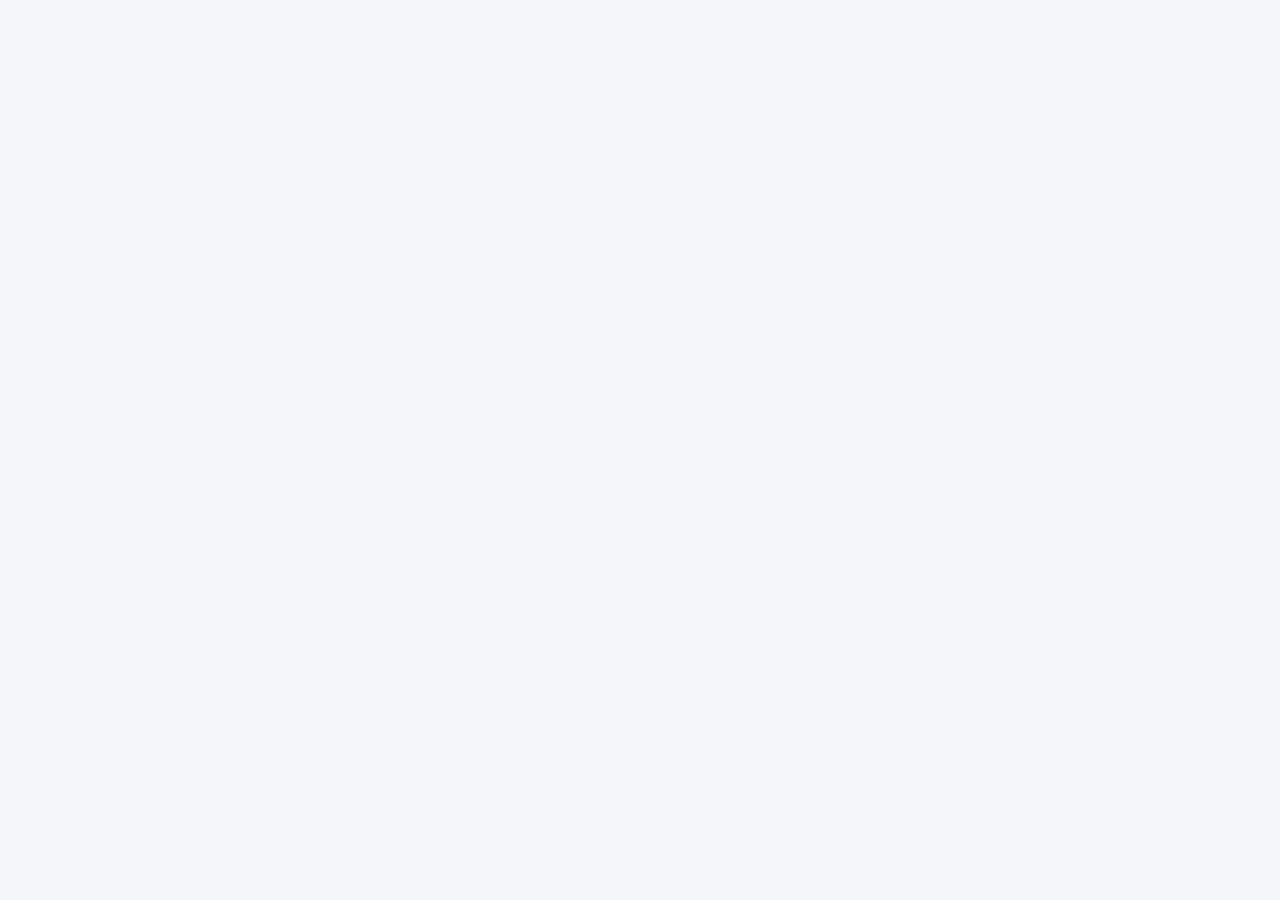
==== index.html @ b4076436 "Fix GitHub Pages asset paths" ====
<!doctype html>
<html lang="zh-CN">
  <head>
    <meta charset="UTF-8" />
    <meta name="viewport" content="width=device-width, initial-scale=1.0" />
    <title>次品处理池原型</title>
    <script type="module" crossorigin src="./assets/index-D6h9-Jms.js"></script>
    <link rel="stylesheet" crossorigin href="./assets/index-poB49Doc.css">
  </head>
  <body>
    <div id="root"></div>
  </body>
</html>
---- assets/index-poB49Doc.css ----
*{box-sizing:border-box}body{color:#1f2937;background:#f4f6fa;margin:0;font-family:Inter,PingFang SC,Microsoft YaHei,Arial,sans-serif}.page{min-height:100vh;padding:24px}.header-band{background:#fff;border:1px solid #e5e7eb;border-radius:8px;justify-content:space-between;align-items:flex-start;gap:16px;margin-bottom:16px;padding:22px 24px;display:flex}.header-band h2{margin:0}.stats-row{margin-bottom:16px}.toolbar{background:#fff;border:1px solid #e5e7eb;border-radius:8px;flex-wrap:wrap;justify-content:flex-start;align-items:center;gap:12px;margin-bottom:12px;padding:14px 16px;display:flex}.filter-title{color:#374151;flex:none}.filter-input{width:220px}.quantity-link{padding:0;font-weight:700}.full-width{width:100%}.solution-summary{margin-top:6px}.hint{background:#fff7e6;border:1px solid #ffd591;border-radius:6px;padding:10px 12px;line-height:1.7;display:block}.discard-note{background:#fff1f0;border:1px solid #ffa39e;border-radius:6px;align-items:center;gap:8px;padding:12px;display:flex}.rule-toolbar{padding:0 0 14px}.rule-editor-modal .ant-modal-body{padding-top:22px}.rule-section-title{border-left:3px solid #1677ff;justify-content:space-between;align-items:center;gap:16px;margin:4px 0 16px;padding-left:12px;display:flex}.rule-priority-input{width:min(100%,480px)}.condition-group{background:#fff;border:1px solid #e5e7eb;border-radius:8px;padding:18px}.condition-group-head{margin-bottom:14px}.add-condition-button{margin-top:14px}.sku-input-row{grid-template-columns:minmax(0,1fr) auto;gap:8px;display:grid}.rule-bottom-panel{border:1px solid #e5e7eb;border-radius:8px;margin-top:28px;padding:20px 22px 4px}.ant-card{border-radius:8px}.ant-table-wrapper{background:#fff;border:1px solid #e5e7eb;border-radius:8px;overflow:hidden}.ant-table{border-radius:8px}@media (width<=760px){.page{padding:14px}.header-band{flex-direction:column}.toolbar{align-items:stretch}.filter-input{width:100%}}
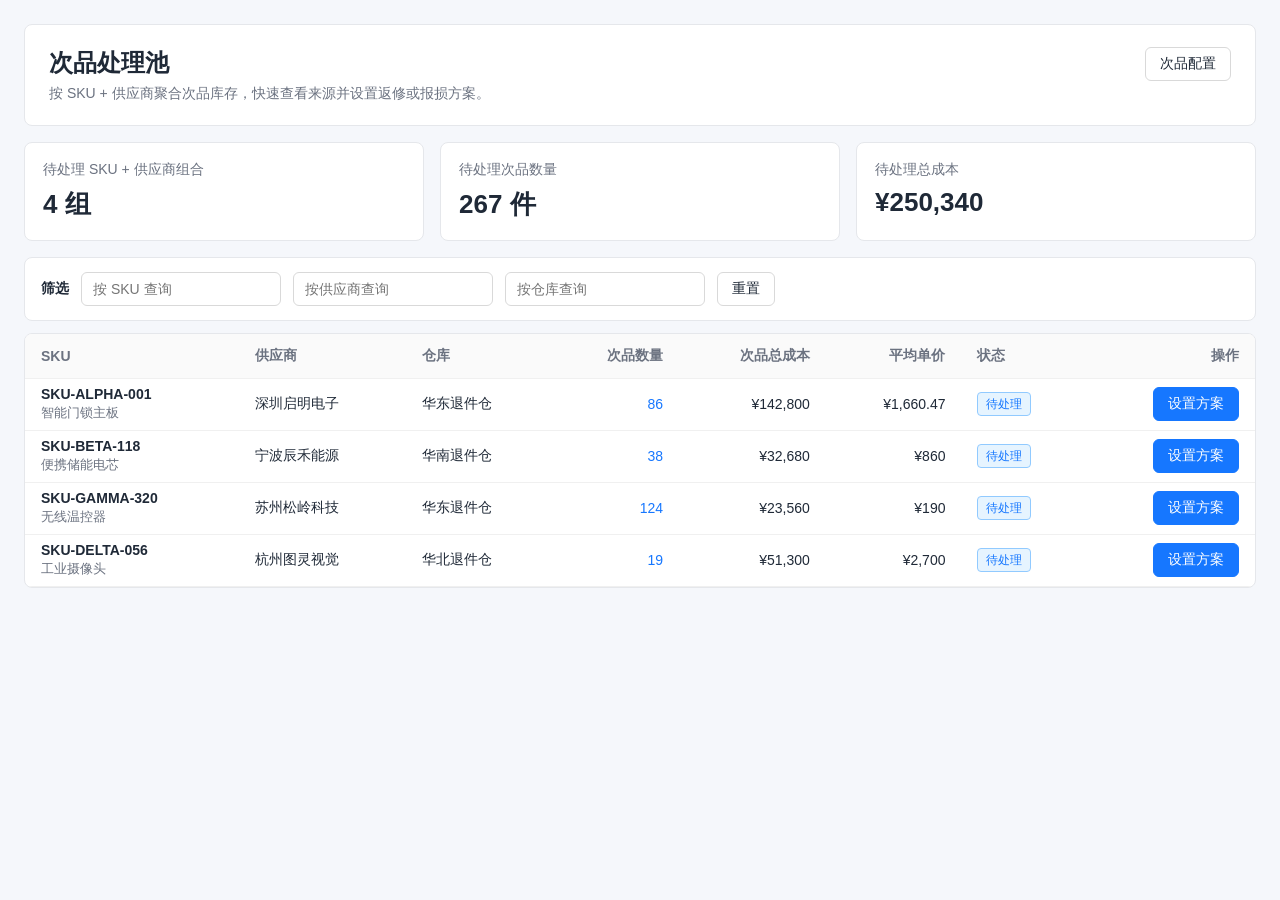
==== commit adc27069: "replace pages build with static prototype" ====
--- a/index.html
+++ b/index.html
@@ -1,13 +1,400 @@
 <!doctype html>
 <html lang="zh-CN">
-  <head>
-    <meta charset="UTF-8" />
-    <meta name="viewport" content="width=device-width, initial-scale=1.0" />
-    <title>次品处理池原型</title>
-    <script type="module" crossorigin src="./assets/index-D6h9-Jms.js"></script>
-    <link rel="stylesheet" crossorigin href="./assets/index-poB49Doc.css">
-  </head>
-  <body>
-    <div id="root"></div>
-  </body>
+<head>
+  <meta charset="UTF-8" />
+  <meta name="viewport" content="width=device-width, initial-scale=1.0" />
+  <title>次品处理池原型</title>
+  <style>
+    * { box-sizing: border-box; }
+    body {
+      margin: 0;
+      background: #f5f7fb;
+      color: #1f2937;
+      font-family: -apple-system, BlinkMacSystemFont, "Segoe UI", "PingFang SC", "Microsoft YaHei", Arial, sans-serif;
+      font-size: 14px;
+    }
+    button, input, select { font: inherit; }
+    .page { min-height: 100vh; padding: 24px; }
+    .header {
+      display: flex; justify-content: space-between; gap: 16px; align-items: flex-start;
+      padding: 22px 24px; margin-bottom: 16px; background: #fff;
+      border: 1px solid #e5e7eb; border-radius: 8px;
+    }
+    .title { display: flex; align-items: center; gap: 12px; margin: 0 0 6px; font-size: 24px; }
+    .desc, .muted { color: #6b7280; }
+    .cards { display: grid; grid-template-columns: repeat(3, minmax(0, 1fr)); gap: 16px; margin-bottom: 16px; }
+    .card { background: #fff; border: 1px solid #e5e7eb; border-radius: 8px; padding: 18px; }
+    .card-label { color: #6b7280; margin-bottom: 8px; }
+    .card-value { font-size: 26px; font-weight: 650; }
+    .toolbar {
+      display: flex; flex-wrap: wrap; gap: 12px; align-items: center;
+      padding: 14px 16px; margin-bottom: 12px; background: #fff;
+      border: 1px solid #e5e7eb; border-radius: 8px;
+    }
+    .input, .select {
+      height: 34px; border: 1px solid #d9d9d9; border-radius: 6px;
+      padding: 0 11px; background: #fff; min-width: 200px;
+    }
+    .btn {
+      height: 34px; border: 1px solid #d9d9d9; border-radius: 6px;
+      background: #fff; color: #1f2937; padding: 0 14px; cursor: pointer;
+    }
+    .btn:hover { border-color: #1677ff; color: #1677ff; }
+    .btn-primary { color: #fff; background: #1677ff; border-color: #1677ff; }
+    .btn-primary:hover { color: #fff; background: #4096ff; border-color: #4096ff; }
+    .btn-danger { color: #fff; background: #ff4d4f; border-color: #ff4d4f; }
+    .btn-link { border: 0; background: transparent; color: #1677ff; padding: 0; height: auto; }
+    .btn-text { border: 0; background: transparent; color: #1677ff; }
+    .table-wrap { background: #fff; border: 1px solid #e5e7eb; border-radius: 8px; overflow: auto; }
+    table { width: 100%; border-collapse: collapse; min-width: 920px; }
+    th, td { height: 52px; padding: 0 16px; border-bottom: 1px solid #f0f0f0; text-align: left; white-space: nowrap; }
+    th { height: 44px; background: #fafafa; color: #6b7280; font-weight: 600; }
+    tr:hover td { background: #fafcff; }
+    .num { text-align: right; font-variant-numeric: tabular-nums; }
+    .actions { text-align: right; }
+    .sku-main { font-weight: 650; }
+    .sku-sub { color: #6b7280; font-size: 13px; margin-top: 2px; }
+    .tag {
+      display: inline-flex; align-items: center; height: 24px; padding: 0 8px;
+      border-radius: 4px; font-size: 12px; border: 1px solid #91caff; color: #1677ff; background: #e6f4ff;
+    }
+    .tag-red { color: #cf1322; background: #fff1f0; border-color: #ffa39e; }
+    .tag-green { color: #389e0d; background: #f6ffed; border-color: #b7eb8f; }
+    .tag-gray { color: #6b7280; background: #f3f4f6; border-color: #e5e7eb; }
+    .mask {
+      position: fixed; inset: 0; background: rgba(0, 0, 0, .45);
+      display: none; z-index: 20;
+    }
+    .mask.show { display: block; }
+    .modal, .drawer {
+      position: fixed; background: #fff; display: none; z-index: 21;
+      box-shadow: 0 6px 24px rgba(0,0,0,.16);
+    }
+    .modal.show, .drawer.show { display: block; }
+    .modal {
+      width: min(920px, calc(100vw - 48px)); max-height: calc(100vh - 72px);
+      left: 50%; top: 50%; transform: translate(-50%, -50%);
+      border-radius: 8px; overflow: hidden;
+    }
+    .drawer { width: min(560px, 92vw); right: 0; top: 0; height: 100vh; }
+    .modal-head, .drawer-head {
+      height: 56px; display: flex; align-items: center; justify-content: space-between;
+      padding: 0 20px; border-bottom: 1px solid #f0f0f0; font-size: 16px; font-weight: 650;
+    }
+    .modal-body, .drawer-body { padding: 20px; overflow: auto; max-height: calc(100vh - 160px); }
+    .drawer-body { max-height: calc(100vh - 116px); }
+    .modal-foot, .drawer-foot {
+      display: flex; justify-content: flex-end; gap: 10px; padding: 12px 20px;
+      border-top: 1px solid #f0f0f0; background: #fff;
+    }
+    .close { border: 0; background: transparent; font-size: 22px; color: #6b7280; cursor: pointer; }
+    .desc-grid {
+      display: grid; grid-template-columns: 120px 1fr 120px 1fr;
+      border: 1px solid #f0f0f0; border-bottom: 0; border-right: 0;
+    }
+    .desc-grid div { min-height: 40px; padding: 10px 12px; border-right: 1px solid #f0f0f0; border-bottom: 1px solid #f0f0f0; }
+    .desc-grid .label { background: #fafafa; color: #6b7280; }
+    .rule-toolbar { display: flex; justify-content: space-between; gap: 16px; align-items: center; margin-bottom: 14px; }
+    .condition-group { border: 1px solid #e5e7eb; border-radius: 8px; padding: 16px; margin-bottom: 14px; }
+    .condition-head { display: flex; justify-content: space-between; align-items: center; gap: 12px; margin-bottom: 12px; }
+    .condition-row { display: grid; grid-template-columns: 180px minmax(0, 1fr) 72px; gap: 10px; margin-bottom: 10px; }
+    .radio-row { display: flex; gap: 8px; flex-wrap: wrap; }
+    .radio-row label { display: inline-flex; align-items: center; gap: 6px; height: 34px; padding: 0 12px; border: 1px solid #d9d9d9; border-radius: 6px; cursor: pointer; }
+    .hint { margin-top: 8px; padding: 10px 12px; border: 1px solid #ffd591; background: #fff7e6; border-radius: 6px; color: #6b7280; line-height: 1.7; }
+    .discard-note { display: none; margin-top: 8px; padding: 12px; border: 1px solid #ffa39e; background: #fff1f0; border-radius: 6px; }
+    .form-row { display: grid; grid-template-columns: 1fr 1fr; gap: 12px; margin-top: 14px; }
+    .field { display: grid; gap: 6px; }
+    .toast {
+      position: fixed; top: 24px; left: 50%; transform: translateX(-50%);
+      display: none; padding: 9px 16px; background: #fff; border: 1px solid #e5e7eb;
+      border-radius: 6px; box-shadow: 0 4px 18px rgba(0,0,0,.12); z-index: 30;
+    }
+    .toast.show { display: block; }
+    .empty { text-align: center; padding: 40px; color: #9ca3af; }
+    @media (max-width: 760px) {
+      .page { padding: 14px; }
+      .header, .rule-toolbar { flex-direction: column; align-items: stretch; }
+      .cards, .form-row, .condition-row, .desc-grid { grid-template-columns: 1fr; }
+      .input, .select { min-width: 0; width: 100%; }
+    }
+  </style>
+</head>
+<body>
+  <main class="page">
+    <section class="header">
+      <div>
+        <h1 class="title">次品处理池</h1>
+        <div class="desc">按 SKU + 供应商聚合次品库存，快速查看来源并设置返修或报损方案。</div>
+      </div>
+      <button class="btn" id="openConfig">次品配置</button>
+    </section>
+
+    <section class="cards">
+      <div class="card"><div class="card-label">待处理 SKU + 供应商组合</div><div class="card-value" id="statSku">4 组</div></div>
+      <div class="card"><div class="card-label">待处理次品数量</div><div class="card-value" id="statQty">267 件</div></div>
+      <div class="card"><div class="card-label">待处理总成本</div><div class="card-value" id="statCost">¥252,340</div></div>
+    </section>
+
+    <section class="toolbar">
+      <strong>筛选</strong>
+      <input class="input" id="filterSku" placeholder="按 SKU 查询" />
+      <input class="input" id="filterSupplier" placeholder="按供应商查询" />
+      <input class="input" id="filterWarehouse" placeholder="按仓库查询" />
+      <button class="btn" id="resetFilter">重置</button>
+    </section>
+
+    <section class="table-wrap">
+      <table>
+        <thead>
+          <tr>
+            <th>SKU</th><th>供应商</th><th>仓库</th><th class="num">次品数量</th>
+            <th class="num">次品总成本</th><th class="num">平均单价</th><th>状态</th><th class="actions">操作</th>
+          </tr>
+        </thead>
+        <tbody id="tableBody"></tbody>
+      </table>
+    </section>
+  </main>
+
+  <div class="mask" id="mask"></div>
+  <section class="modal" id="configModal">
+    <div class="modal-head"><span>次品配置规则</span><button class="close" data-close>×</button></div>
+    <div class="modal-body">
+      <div class="rule-toolbar">
+        <span class="muted">规则之间按优先级命中；条件组之间为 OR，组内条件为 AND。</span>
+        <button class="btn btn-primary" id="addRule">新增规则</button>
+      </div>
+      <div class="table-wrap">
+        <table>
+          <thead><tr><th>规则名称</th><th>优先级</th><th>触发规则</th><th>收货指引</th><th>状态</th><th class="actions">操作</th></tr></thead>
+          <tbody id="ruleBody"></tbody>
+        </table>
+      </div>
+    </div>
+    <div class="modal-foot"><button class="btn" data-close>关闭</button></div>
+  </section>
+
+  <section class="modal" id="ruleModal">
+    <div class="modal-head"><span id="ruleTitle">新增次品配置规则</span><button class="close" data-close>×</button></div>
+    <div class="modal-body">
+      <div class="form-row">
+        <label class="field">规则名称<input class="input" id="ruleName" placeholder="请输入规则名称" /></label>
+        <label class="field">优先级<input class="input" id="rulePriority" type="number" min="1" max="99" value="5" /></label>
+      </div>
+      <h3>触发规则</h3>
+      <div id="conditionGroups"></div>
+      <button class="btn btn-text" id="addGroup">+ 添加条件组 (OR)</button>
+      <div class="form-row">
+        <label class="field">收货指引结果
+          <select class="select" id="ruleAction">
+            <option value="上架至次品区">上架至次品区</option>
+            <option value="当场丢弃">当场丢弃</option>
+          </select>
+        </label>
+        <label class="field">状态
+          <select class="select" id="ruleStatus">
+            <option value="启用">启用</option>
+            <option value="停用">停用</option>
+          </select>
+        </label>
+      </div>
+    </div>
+    <div class="modal-foot"><button class="btn" data-close>取消</button><button class="btn btn-primary" id="saveRule">保存规则</button></div>
+  </section>
+
+  <section class="drawer" id="sourceDrawer">
+    <div class="drawer-head"><span>数据来源明细</span><button class="close" data-close>×</button></div>
+    <div class="drawer-body" id="sourceBody"></div>
+    <div class="drawer-foot"><button class="btn" data-close>关闭</button></div>
+  </section>
+
+  <section class="drawer" id="solutionDrawer">
+    <div class="drawer-head"><span>设置处理方案</span><button class="close" data-close>×</button></div>
+    <div class="drawer-body" id="solutionBody"></div>
+    <div class="drawer-foot"><button class="btn" data-close>取消</button><button class="btn btn-primary" id="confirmSolution">确认方案</button></div>
+  </section>
+
+  <section class="modal" id="warnModal">
+    <div class="modal-head"><span>返修成本偏高，请确认最终处理方案</span><button class="close" data-close>×</button></div>
+    <div class="modal-body" id="warnBody"></div>
+    <div class="modal-foot"><button class="btn" data-close>取消</button><button class="btn btn-primary" id="finalRepair">确认返修</button><button class="btn btn-danger" id="finalScrap">报损</button></div>
+  </section>
+
+  <div class="toast" id="toast"></div>
+
+  <script>
+    const rows = [
+      { id:'POOL-001', sku:'SKU-ALPHA-001', productName:'智能门锁主板', supplier:'深圳启明电子', warehouse:'华东退件仓', quantity:86, totalCost:142800, avgPrice:1660.47, status:'待处理', sources:[['RTN20260529001','客户退件',24,'外壳破损'],['RTN20260530017','售后退件',42,'功能异常'],['RTN20260531008','渠道退件',20,'包装污染']] },
+      { id:'POOL-002', sku:'SKU-BETA-118', productName:'便携储能电芯', supplier:'宁波辰禾能源', warehouse:'华南退件仓', quantity:38, totalCost:32680, avgPrice:860, status:'待处理', sources:[['RTN20260528031','仓内质检',18,'电压异常'],['RTN20260531014','客户退件',20,'外观划伤']] },
+      { id:'POOL-003', sku:'SKU-GAMMA-320', productName:'无线温控器', supplier:'苏州松岭科技', warehouse:'华东退件仓', quantity:124, totalCost:23560, avgPrice:190, status:'待处理', sources:[['RTN20260527004','客户退件',51,'屏幕暗斑'],['RTN20260530022','平台退件',73,'配件缺失']] },
+      { id:'POOL-004', sku:'SKU-DELTA-056', productName:'工业摄像头', supplier:'杭州图灵视觉', warehouse:'华北退件仓', quantity:19, totalCost:51300, avgPrice:2700, status:'待处理', sources:[['RTN20260531019','售后退件',19,'镜头进尘']] }
+    ];
+    let rules = [
+      { id:'RULE-001', name:'高货值电子件入次品区', priority:5, status:'启用', action:'上架至次品区', summary:'SKU 类目 = 电子件 且 货值区间 >= ¥10,000' },
+      { id:'RULE-002', name:'低单价破损件当场丢弃', priority:8, status:'启用', action:'当场丢弃', summary:'单价区间 0-50 且 次品原因 = 外观破损' },
+      { id:'RULE-003', name:'指定 SKU 返修池规则', priority:3, status:'停用', action:'上架至次品区', summary:'SKU in SKU-ALPHA-001、SKU-DELTA-056' }
+    ];
+    let currentRow = null;
+    let warnState = null;
+
+    const money = v => '¥' + Number(v).toLocaleString('zh-CN', { maximumFractionDigits: 2 });
+    const qs = s => document.querySelector(s);
+    const showToast = text => { const el = qs('#toast'); el.textContent = text; el.classList.add('show'); setTimeout(() => el.classList.remove('show'), 1800); };
+    const openLayer = id => { qs('#mask').classList.add('show'); qs(id).classList.add('show'); };
+    const closeLayers = () => { document.querySelectorAll('.show').forEach(el => el.classList.remove('show')); };
+
+    function renderTable() {
+      const filters = {
+        sku: qs('#filterSku').value.trim().toLowerCase(),
+        supplier: qs('#filterSupplier').value.trim().toLowerCase(),
+        warehouse: qs('#filterWarehouse').value.trim().toLowerCase()
+      };
+      const filtered = rows.filter(r =>
+        (!filters.sku || r.sku.toLowerCase().includes(filters.sku)) &&
+        (!filters.supplier || r.supplier.toLowerCase().includes(filters.supplier)) &&
+        (!filters.warehouse || r.warehouse.toLowerCase().includes(filters.warehouse))
+      );
+      qs('#statSku').textContent = filtered.length + ' 组';
+      qs('#statQty').textContent = filtered.reduce((a, r) => a + r.quantity, 0) + ' 件';
+      qs('#statCost').textContent = money(filtered.reduce((a, r) => a + r.totalCost, 0));
+      qs('#tableBody').innerHTML = filtered.length ? filtered.map(r => `
+        <tr>
+          <td><div class="sku-main">${r.sku}</div><div class="sku-sub">${r.productName}</div></td>
+          <td>${r.supplier}</td><td>${r.warehouse}</td>
+          <td class="num"><button class="btn-link" onclick="openSource('${r.id}')">${r.quantity}</button></td>
+          <td class="num">${money(r.totalCost)}</td><td class="num">${money(r.avgPrice)}</td>
+          <td><span class="tag">${r.status}</span></td>
+          <td class="actions"><button class="btn btn-primary" onclick="openSolution('${r.id}')">设置方案</button></td>
+        </tr>
+      `).join('') : '<tr><td colspan="8"><div class="empty">暂无次品处理池数据</div></td></tr>';
+    }
+
+    function renderRules() {
+      qs('#ruleBody').innerHTML = rules.map(r => `
+        <tr>
+          <td>${r.name}</td><td>${r.priority}</td><td class="muted">${r.summary}</td>
+          <td><span class="tag ${r.action === '当场丢弃' ? 'tag-red' : ''}">${r.action}</span></td>
+          <td><span class="tag ${r.status === '启用' ? 'tag-green' : 'tag-gray'}">${r.status}</span></td>
+          <td class="actions"><button class="btn-link" onclick="openRuleEditor('${r.id}')">编辑</button></td>
+        </tr>
+      `).join('');
+    }
+
+    window.openSource = id => {
+      const r = rows.find(x => x.id === id);
+      qs('#sourceBody').innerHTML = `
+        <div class="desc-grid">
+          <div class="label">SKU</div><div>${r.sku}</div><div class="label">供应商</div><div>${r.supplier}</div>
+          <div class="label">当前数量</div><div>${r.quantity}</div><div class="label">次品总成本</div><div>${money(r.totalCost)}</div>
+        </div>
+        <h3>来源单据</h3>
+        <div class="table-wrap"><table><thead><tr><th>来源单据</th><th>来源</th><th class="num">数量</th><th>原因</th></tr></thead><tbody>
+          ${r.sources.map(s => `<tr><td>${s[0]}</td><td>${s[1]}</td><td class="num">${s[2]}</td><td>${s[3]}</td></tr>`).join('')}
+        </tbody></table></div>`;
+      openLayer('#sourceDrawer');
+    };
+
+    window.openSolution = id => {
+      currentRow = rows.find(x => x.id === id);
+      qs('#solutionBody').innerHTML = `
+        <div class="desc-grid">
+          <div class="label">SKU</div><div>${currentRow.sku}</div><div class="label">供应商</div><div>${currentRow.supplier}</div>
+          <div class="label">次品数量</div><div>${currentRow.quantity}</div><div class="label">总成本</div><div>${money(currentRow.totalCost)}</div>
+        </div>
+        <div style="margin-top:18px">
+          <div class="field"><span>是否返修</span>
+            <div class="radio-row">
+              <label><input type="radio" name="repair" value="yes" checked> 是，返修</label>
+              <label><input type="radio" name="repair" value="no"> 否，报损</label>
+            </div>
+          </div>
+          <div id="repairFields" class="form-row">
+            <label class="field">返修数量<input class="input" id="repairQty" type="number" min="1" max="${currentRow.quantity}" value="${currentRow.quantity}"></label>
+            <label class="field">返修成本<input class="input" id="repairCost" type="number" min="0" value="0"></label>
+          </div>
+          <div class="hint" id="repairHint">若成本大于1000，返修成本占总成本80%以上，不建议返修；若成本小于1000，返修成本占总成本60%以上，不建议返修</div>
+          <div class="discard-note" id="discardNote">将让仓库对次品全部报损丢弃</div>
+        </div>`;
+      document.querySelectorAll('input[name="repair"]').forEach(el => el.addEventListener('change', updateRepairMode));
+      openLayer('#solutionDrawer');
+    };
+
+    function updateRepairMode() {
+      const repair = document.querySelector('input[name="repair"]:checked').value === 'yes';
+      qs('#repairFields').style.display = repair ? 'grid' : 'none';
+      qs('#repairHint').style.display = repair ? 'block' : 'none';
+      qs('#discardNote').style.display = repair ? 'none' : 'block';
+    }
+
+    function submitSolution() {
+      if (!currentRow) return;
+      const repair = document.querySelector('input[name="repair"]:checked').value === 'yes';
+      if (!repair) { closeLayers(); showToast('已设置为全部报损丢弃'); return; }
+      const qty = Number(qs('#repairQty').value);
+      const cost = Number(qs('#repairCost').value);
+      if (!qty || qty < 1 || qty > currentRow.quantity) { showToast('返修数量需大于 0 且不超过当前次品数量'); return; }
+      if (Number.isNaN(cost) || cost < 0) { showToast('返修成本需大于等于 0'); return; }
+      const ratio = cost / currentRow.totalCost * 100;
+      const threshold = cost > 1000 ? 80 : 60;
+      if (ratio >= threshold) {
+        warnState = { ratio, threshold };
+        qs('#warnBody').innerHTML = `<span class="tag">返修成本占总成本 ${ratio.toFixed(2)}%</span><p>返修成本占总成本 ${ratio.toFixed(2)}%，大于${threshold}%，不建议返修，请确认最终处理方案。</p>`;
+        openLayer('#warnModal');
+        return;
+      }
+      closeLayers(); showToast('已确认返修，返修申请已生成');
+    }
+
+    function renderConditionGroups() {
+      qs('#conditionGroups').innerHTML = `
+        <div class="condition-group">
+          <div class="condition-head"><span class="tag">条件组 1</span><span class="muted">组内条件需全部满足 (AND)</span></div>
+          <div class="condition-row">
+            <select class="select"><option>SKU</option><option>仓库</option><option>单价区间</option><option>货值区间</option><option>次品原因</option></select>
+            <input class="input" value="SKU-ALPHA-001" placeholder="请输入或导入固定 SKU">
+            <button class="btn btn-text" type="button">删除</button>
+          </div>
+          <button class="btn" type="button">+ 添加条件 (AND)</button>
+        </div>`;
+    }
+
+    window.openRuleEditor = id => {
+      const r = rules.find(x => x.id === id);
+      qs('#ruleTitle').textContent = r ? '编辑次品配置规则' : '新增次品配置规则';
+      qs('#ruleName').value = r?.name || '';
+      qs('#rulePriority').value = r?.priority || 5;
+      qs('#ruleAction').value = r?.action || '上架至次品区';
+      qs('#ruleStatus').value = r?.status || '启用';
+      renderConditionGroups();
+      qs('#saveRule').dataset.id = id || '';
+      openLayer('#ruleModal');
+    };
+
+    function saveRule() {
+      const id = qs('#saveRule').dataset.id;
+      const next = {
+        id: id || 'RULE-' + String(rules.length + 1).padStart(3, '0'),
+        name: qs('#ruleName').value || '未命名次品规则',
+        priority: Number(qs('#rulePriority').value || 5),
+        status: qs('#ruleStatus').value,
+        action: qs('#ruleAction').value,
+        summary: 'SKU = SKU-ALPHA-001'
+      };
+      rules = id ? rules.map(r => r.id === id ? next : r) : [next, ...rules];
+      renderRules(); closeLayers(); showToast(id ? '次品规则已更新' : '次品规则已保存');
+    }
+
+    qs('#openConfig').onclick = () => { renderRules(); openLayer('#configModal'); };
+    qs('#addRule').onclick = () => openRuleEditor();
+    qs('#saveRule').onclick = saveRule;
+    qs('#addGroup').onclick = renderConditionGroups;
+    qs('#confirmSolution').onclick = submitSolution;
+    qs('#finalRepair').onclick = () => { closeLayers(); showToast('已确认返修'); };
+    qs('#finalScrap').onclick = () => { closeLayers(); showToast('已改为报损'); };
+    qs('#resetFilter').onclick = () => { qs('#filterSku').value = ''; qs('#filterSupplier').value = ''; qs('#filterWarehouse').value = ''; renderTable(); };
+    ['#filterSku', '#filterSupplier', '#filterWarehouse'].forEach(id => qs(id).addEventListener('input', renderTable));
+    document.querySelectorAll('[data-close], #mask').forEach(el => el.addEventListener('click', closeLayers));
+    renderTable();
+  </script>
+</body>
 </html>
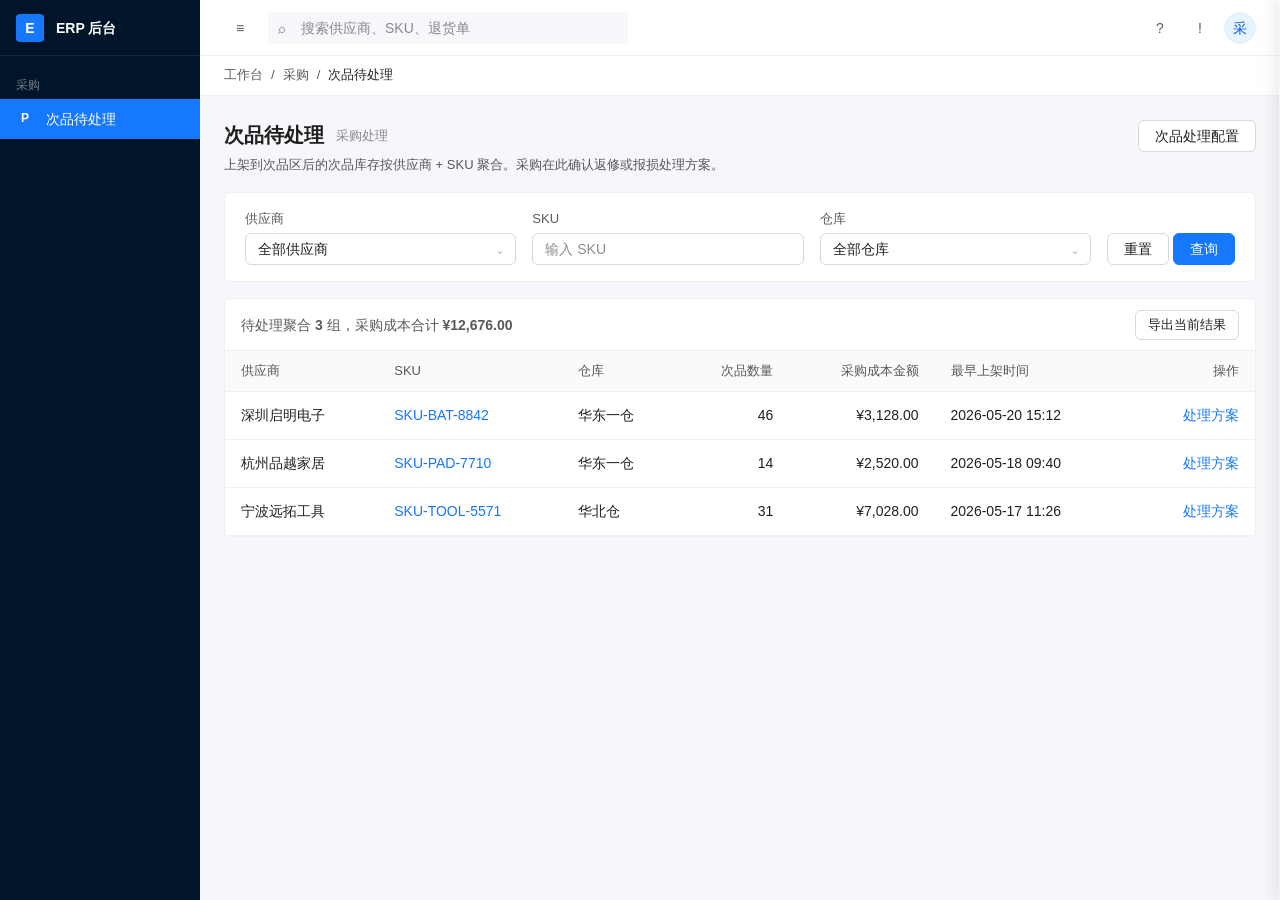
==== commit b7c3a126: "publish updated defect processing prototype" ====
--- a/index.html
+++ b/index.html
@@ -1,400 +1,228 @@
-<!doctype html>
+﻿<!DOCTYPE html>
 <html lang="zh-CN">
 <head>
   <meta charset="UTF-8" />
   <meta name="viewport" content="width=device-width, initial-scale=1.0" />
-  <title>次品处理池原型</title>
-  <style>
-    * { box-sizing: border-box; }
-    body {
-      margin: 0;
-      background: #f5f7fb;
-      color: #1f2937;
-      font-family: -apple-system, BlinkMacSystemFont, "Segoe UI", "PingFang SC", "Microsoft YaHei", Arial, sans-serif;
-      font-size: 14px;
-    }
-    button, input, select { font: inherit; }
-    .page { min-height: 100vh; padding: 24px; }
-    .header {
-      display: flex; justify-content: space-between; gap: 16px; align-items: flex-start;
-      padding: 22px 24px; margin-bottom: 16px; background: #fff;
-      border: 1px solid #e5e7eb; border-radius: 8px;
-    }
-    .title { display: flex; align-items: center; gap: 12px; margin: 0 0 6px; font-size: 24px; }
-    .desc, .muted { color: #6b7280; }
-    .cards { display: grid; grid-template-columns: repeat(3, minmax(0, 1fr)); gap: 16px; margin-bottom: 16px; }
-    .card { background: #fff; border: 1px solid #e5e7eb; border-radius: 8px; padding: 18px; }
-    .card-label { color: #6b7280; margin-bottom: 8px; }
-    .card-value { font-size: 26px; font-weight: 650; }
-    .toolbar {
-      display: flex; flex-wrap: wrap; gap: 12px; align-items: center;
-      padding: 14px 16px; margin-bottom: 12px; background: #fff;
-      border: 1px solid #e5e7eb; border-radius: 8px;
-    }
-    .input, .select {
-      height: 34px; border: 1px solid #d9d9d9; border-radius: 6px;
-      padding: 0 11px; background: #fff; min-width: 200px;
-    }
-    .btn {
-      height: 34px; border: 1px solid #d9d9d9; border-radius: 6px;
-      background: #fff; color: #1f2937; padding: 0 14px; cursor: pointer;
-    }
-    .btn:hover { border-color: #1677ff; color: #1677ff; }
-    .btn-primary { color: #fff; background: #1677ff; border-color: #1677ff; }
-    .btn-primary:hover { color: #fff; background: #4096ff; border-color: #4096ff; }
-    .btn-danger { color: #fff; background: #ff4d4f; border-color: #ff4d4f; }
-    .btn-link { border: 0; background: transparent; color: #1677ff; padding: 0; height: auto; }
-    .btn-text { border: 0; background: transparent; color: #1677ff; }
-    .table-wrap { background: #fff; border: 1px solid #e5e7eb; border-radius: 8px; overflow: auto; }
-    table { width: 100%; border-collapse: collapse; min-width: 920px; }
-    th, td { height: 52px; padding: 0 16px; border-bottom: 1px solid #f0f0f0; text-align: left; white-space: nowrap; }
-    th { height: 44px; background: #fafafa; color: #6b7280; font-weight: 600; }
-    tr:hover td { background: #fafcff; }
-    .num { text-align: right; font-variant-numeric: tabular-nums; }
-    .actions { text-align: right; }
-    .sku-main { font-weight: 650; }
-    .sku-sub { color: #6b7280; font-size: 13px; margin-top: 2px; }
-    .tag {
-      display: inline-flex; align-items: center; height: 24px; padding: 0 8px;
-      border-radius: 4px; font-size: 12px; border: 1px solid #91caff; color: #1677ff; background: #e6f4ff;
-    }
-    .tag-red { color: #cf1322; background: #fff1f0; border-color: #ffa39e; }
-    .tag-green { color: #389e0d; background: #f6ffed; border-color: #b7eb8f; }
-    .tag-gray { color: #6b7280; background: #f3f4f6; border-color: #e5e7eb; }
-    .mask {
-      position: fixed; inset: 0; background: rgba(0, 0, 0, .45);
-      display: none; z-index: 20;
-    }
-    .mask.show { display: block; }
-    .modal, .drawer {
-      position: fixed; background: #fff; display: none; z-index: 21;
-      box-shadow: 0 6px 24px rgba(0,0,0,.16);
-    }
-    .modal.show, .drawer.show { display: block; }
-    .modal {
-      width: min(920px, calc(100vw - 48px)); max-height: calc(100vh - 72px);
-      left: 50%; top: 50%; transform: translate(-50%, -50%);
-      border-radius: 8px; overflow: hidden;
-    }
-    .drawer { width: min(560px, 92vw); right: 0; top: 0; height: 100vh; }
-    .modal-head, .drawer-head {
-      height: 56px; display: flex; align-items: center; justify-content: space-between;
-      padding: 0 20px; border-bottom: 1px solid #f0f0f0; font-size: 16px; font-weight: 650;
-    }
-    .modal-body, .drawer-body { padding: 20px; overflow: auto; max-height: calc(100vh - 160px); }
-    .drawer-body { max-height: calc(100vh - 116px); }
-    .modal-foot, .drawer-foot {
-      display: flex; justify-content: flex-end; gap: 10px; padding: 12px 20px;
-      border-top: 1px solid #f0f0f0; background: #fff;
-    }
-    .close { border: 0; background: transparent; font-size: 22px; color: #6b7280; cursor: pointer; }
-    .desc-grid {
-      display: grid; grid-template-columns: 120px 1fr 120px 1fr;
-      border: 1px solid #f0f0f0; border-bottom: 0; border-right: 0;
-    }
-    .desc-grid div { min-height: 40px; padding: 10px 12px; border-right: 1px solid #f0f0f0; border-bottom: 1px solid #f0f0f0; }
-    .desc-grid .label { background: #fafafa; color: #6b7280; }
-    .rule-toolbar { display: flex; justify-content: space-between; gap: 16px; align-items: center; margin-bottom: 14px; }
-    .condition-group { border: 1px solid #e5e7eb; border-radius: 8px; padding: 16px; margin-bottom: 14px; }
-    .condition-head { display: flex; justify-content: space-between; align-items: center; gap: 12px; margin-bottom: 12px; }
-    .condition-row { display: grid; grid-template-columns: 180px minmax(0, 1fr) 72px; gap: 10px; margin-bottom: 10px; }
-    .radio-row { display: flex; gap: 8px; flex-wrap: wrap; }
-    .radio-row label { display: inline-flex; align-items: center; gap: 6px; height: 34px; padding: 0 12px; border: 1px solid #d9d9d9; border-radius: 6px; cursor: pointer; }
-    .hint { margin-top: 8px; padding: 10px 12px; border: 1px solid #ffd591; background: #fff7e6; border-radius: 6px; color: #6b7280; line-height: 1.7; }
-    .discard-note { display: none; margin-top: 8px; padding: 12px; border: 1px solid #ffa39e; background: #fff1f0; border-radius: 6px; }
-    .form-row { display: grid; grid-template-columns: 1fr 1fr; gap: 12px; margin-top: 14px; }
-    .field { display: grid; gap: 6px; }
-    .toast {
-      position: fixed; top: 24px; left: 50%; transform: translateX(-50%);
-      display: none; padding: 9px 16px; background: #fff; border: 1px solid #e5e7eb;
-      border-radius: 6px; box-shadow: 0 4px 18px rgba(0,0,0,.12); z-index: 30;
-    }
-    .toast.show { display: block; }
-    .empty { text-align: center; padding: 40px; color: #9ca3af; }
-    @media (max-width: 760px) {
-      .page { padding: 14px; }
-      .header, .rule-toolbar { flex-direction: column; align-items: stretch; }
-      .cards, .form-row, .condition-row, .desc-grid { grid-template-columns: 1fr; }
-      .input, .select { min-width: 0; width: 100%; }
-    }
-  </style>
+  <title>次品待处理原型</title>
+  <link rel="stylesheet" href="./assets/tokens.css" />
+  <link rel="stylesheet" href="./styles.css" />
 </head>
 <body>
-  <main class="page">
-    <section class="header">
-      <div>
-        <h1 class="title">次品处理池</h1>
-        <div class="desc">按 SKU + 供应商聚合次品库存，快速查看来源并设置返修或报损方案。</div>
-      </div>
-      <button class="btn" id="openConfig">次品配置</button>
-    </section>
-
-    <section class="cards">
-      <div class="card"><div class="card-label">待处理 SKU + 供应商组合</div><div class="card-value" id="statSku">4 组</div></div>
-      <div class="card"><div class="card-label">待处理次品数量</div><div class="card-value" id="statQty">267 件</div></div>
-      <div class="card"><div class="card-label">待处理总成本</div><div class="card-value" id="statCost">¥252,340</div></div>
-    </section>
-
-    <section class="toolbar">
-      <strong>筛选</strong>
-      <input class="input" id="filterSku" placeholder="按 SKU 查询" />
-      <input class="input" id="filterSupplier" placeholder="按供应商查询" />
-      <input class="input" id="filterWarehouse" placeholder="按仓库查询" />
-      <button class="btn" id="resetFilter">重置</button>
-    </section>
-
-    <section class="table-wrap">
-      <table>
-        <thead>
-          <tr>
-            <th>SKU</th><th>供应商</th><th>仓库</th><th class="num">次品数量</th>
-            <th class="num">次品总成本</th><th class="num">平均单价</th><th>状态</th><th class="actions">操作</th>
-          </tr>
-        </thead>
-        <tbody id="tableBody"></tbody>
-      </table>
-    </section>
-  </main>
-
-  <div class="mask" id="mask"></div>
-  <section class="modal" id="configModal">
-    <div class="modal-head"><span>次品配置规则</span><button class="close" data-close>×</button></div>
-    <div class="modal-body">
-      <div class="rule-toolbar">
-        <span class="muted">规则之间按优先级命中；条件组之间为 OR，组内条件为 AND。</span>
-        <button class="btn btn-primary" id="addRule">新增规则</button>
-      </div>
-      <div class="table-wrap">
-        <table>
-          <thead><tr><th>规则名称</th><th>优先级</th><th>触发规则</th><th>收货指引</th><th>状态</th><th class="actions">操作</th></tr></thead>
-          <tbody id="ruleBody"></tbody>
+  <div class="c-shell" data-component="ErpShell" data-collapsed="false">
+    <aside class="c-shell__sider" aria-label="主导航">
+      <div class="c-shell__brand">
+        <span class="c-shell__brand-logo">E</span>
+        <span class="c-shell__brand-text">ERP 后台</span>
+      </div>
+      <ul class="c-shell__menu" role="menu">
+        <li class="c-shell__menu-group">采购</li>
+        <li class="c-shell__menu-item c-shell__menu-item--active" role="menuitem">
+          <span class="c-shell__menu-icon">P</span>
+          <span>次品待处理</span>
+        </li>
+      </ul>
+    </aside>
+
+    <header class="c-shell__header">
+      <button class="c-icon-btn" title="折叠菜单" data-action="collapse" type="button">≡</button>
+      <div class="c-shell__header-search">
+        <span class="c-shell__header-search-icon">⌕</span>
+        <input class="input" data-field="global-search" placeholder="搜索供应商、SKU、退货单" />
+      </div>
+      <div class="c-shell__header-actions">
+        <button class="c-icon-btn" title="帮助" type="button">?</button>
+        <button class="c-icon-btn" title="通知" type="button">!</button>
+        <div class="c-shell__avatar" title="采购用户">采</div>
+      </div>
+    </header>
+
+    <nav class="c-shell__crumb" aria-label="面包屑">
+      <a href="#">工作台</a>
+      <span class="c-shell__crumb-sep">/</span>
+      <span>采购</span>
+      <span class="c-shell__crumb-sep">/</span>
+      <span class="c-shell__crumb-current">次品待处理</span>
+    </nav>
+
+    <main class="c-shell__content">
+      <header class="c-page-header" data-component="PageHeaderBar">
+        <div>
+          <h1 class="c-page-header__title">
+            次品待处理
+            <span class="c-page-header__title-extra">采购处理</span>
+          </h1>
+          <p class="c-page-header__desc">上架到次品区后的次品库存按供应商 + SKU 聚合。采购在此确认返修或报损处理方案。</p>
+        </div>
+        <div class="c-page-header__actions">
+          <button class="btn" data-action="open-config" type="button">次品处理配置</button>
+        </div>
+      </header>
+
+      <section class="c-filter" data-component="QueryFilterBar">
+        <div class="c-filter__row">
+          <label class="c-filter__field">
+            <span class="c-filter__label">供应商</span>
+            <div class="c-select" data-select="supplier" data-value="">
+              <button class="c-select__trigger" type="button" data-action="toggle-select">全部供应商</button>
+              <div class="c-select__menu">
+                <button class="c-select__option c-select__option--active" type="button" data-value="">全部供应商</button>
+                <button class="c-select__option" type="button" data-value="深圳启明电子">深圳启明电子</button>
+                <button class="c-select__option" type="button" data-value="杭州品越家居">杭州品越家居</button>
+                <button class="c-select__option" type="button" data-value="宁波远拓工具">宁波远拓工具</button>
+              </div>
+            </div>
+          </label>
+          <label class="c-filter__field">
+            <span class="c-filter__label">SKU</span>
+            <input class="input" data-field="sku-filter" placeholder="输入 SKU" />
+          </label>
+          <label class="c-filter__field">
+            <span class="c-filter__label">仓库</span>
+            <div class="c-select" data-select="warehouse" data-value="">
+              <button class="c-select__trigger" type="button" data-action="toggle-select">全部仓库</button>
+              <div class="c-select__menu">
+                <button class="c-select__option c-select__option--active" type="button" data-value="">全部仓库</button>
+                <button class="c-select__option" type="button" data-value="华东一仓">华东一仓</button>
+                <button class="c-select__option" type="button" data-value="华南二仓">华南二仓</button>
+                <button class="c-select__option" type="button" data-value="华北仓">华北仓</button>
+              </div>
+            </div>
+          </label>
+          <div class="c-filter__field c-filter__actions">
+            <button class="btn" data-action="reset-filter" type="button">重置</button>
+            <button class="btn btn--primary" data-action="query-filter" type="button">查询</button>
+          </div>
+        </div>
+      </section>
+
+      <section class="c-table-panel" data-component="DataTablePanel">
+        <div class="c-table-panel__toolbar">
+          <div class="c-table-panel__summary" data-role="table-summary">待处理聚合 <strong>3</strong> 组，采购成本合计 <strong>¥12,676.00</strong></div>
+          <div class="c-table-panel__tools">
+            <button class="btn btn--sm" type="button">导出当前结果</button>
+          </div>
+        </div>
+        <table class="c-table">
+          <thead>
+            <tr>
+              <th>供应商</th>
+              <th>SKU</th>
+              <th>仓库</th>
+              <th class="c-table__cell--num">次品数量</th>
+              <th class="c-table__cell--num">采购成本金额</th>
+              <th>最早上架时间</th>
+              <th class="c-table__cell--actions">操作</th>
+            </tr>
+          </thead>
+          <tbody data-role="pending-body">
+            <tr data-row="pending" data-defective-qty="46" data-total-cost="3128" data-supplier="深圳启明电子" data-sku="SKU-BAT-8842" data-warehouse="华东一仓">
+              <td>深圳启明电子</td>
+              <td><a class="link" data-action="open-pending-detail">SKU-BAT-8842</a></td>
+              <td>华东一仓</td>
+              <td class="c-table__cell--num">46</td>
+              <td class="c-table__cell--num">¥3,128.00</td>
+              <td>2026-05-20 15:12</td>
+              <td class="c-table__cell--actions"><a class="link" data-action="open-plan">处理方案</a></td>
+            </tr>
+            <tr data-row="pending" data-defective-qty="14" data-total-cost="2520" data-supplier="杭州品越家居" data-sku="SKU-PAD-7710" data-warehouse="华东一仓">
+              <td>杭州品越家居</td>
+              <td><a class="link" data-action="open-pending-detail">SKU-PAD-7710</a></td>
+              <td>华东一仓</td>
+              <td class="c-table__cell--num">14</td>
+              <td class="c-table__cell--num">¥2,520.00</td>
+              <td>2026-05-18 09:40</td>
+              <td class="c-table__cell--actions"><a class="link" data-action="open-plan">处理方案</a></td>
+            </tr>
+            <tr data-row="pending" data-defective-qty="31" data-total-cost="7028" data-supplier="宁波远拓工具" data-sku="SKU-TOOL-5571" data-warehouse="华北仓">
+              <td>宁波远拓工具</td>
+              <td><a class="link" data-action="open-pending-detail">SKU-TOOL-5571</a></td>
+              <td>华北仓</td>
+              <td class="c-table__cell--num">31</td>
+              <td class="c-table__cell--num">¥7,028.00</td>
+              <td>2026-05-17 11:26</td>
+              <td class="c-table__cell--actions"><a class="link" data-action="open-plan">处理方案</a></td>
+            </tr>
+            <tr class="empty-row" data-role="empty-row" hidden>
+              <td colspan="7">
+                <div class="empty-state">暂无符合条件的次品待处理数据</div>
+              </td>
+            </tr>
+          </tbody>
         </table>
-      </div>
+      </section>
+    </main>
+  </div>
+
+  <div class="c-drawer-mask" data-action="close-drawer"></div>
+  <aside class="c-drawer" data-component="DetailDrawer" data-open="false" role="dialog" aria-labelledby="drawer-title">
+    <div class="c-drawer__head">
+      <h2 class="c-drawer__title" id="drawer-title">次品待处理详情</h2>
+      <button class="c-icon-btn" data-action="close-drawer" title="关闭" type="button">×</button>
     </div>
-    <div class="modal-foot"><button class="btn" data-close>关闭</button></div>
+    <div class="c-drawer__meta">
+      <span class="tag tag--warning">次品库存</span>
+      <span>采购成本 <strong>¥3,128.00</strong></span>
+      <span>待采购处理</span>
+    </div>
+    <nav class="c-drawer__tabs">
+      <button class="c-drawer__tab" aria-selected="true" data-tab="basic" type="button">基础信息</button>
+      <button class="c-drawer__tab" aria-selected="false" data-tab="stock" type="button">库存来源</button>
+      <button class="c-drawer__tab" aria-selected="false" data-tab="log" type="button">操作日志</button>
+    </nav>
+    <div class="c-drawer__body">
+      <div data-tab-pane="basic">
+        <h3 class="c-section-title">供应商 + SKU 聚合</h3>
+        <dl class="c-desc">
+          <dt>供应商</dt><dd>深圳启明电子</dd>
+          <dt>SKU</dt><dd>SKU-BAT-8842</dd>
+          <dt>仓库</dt><dd>华东一仓</dd>
+          <dt>次品数量</dt><dd>46</dd>
+          <dt>采购成本</dt><dd>¥68.00 / 件</dd>
+          <dt>成本金额</dt><dd>¥3,128.00</dd>
+        </dl>
+      </div>
+      <div data-tab-pane="stock" hidden>
+        <table class="c-table">
+          <thead>
+            <tr><th>退货收货单</th><th>上架时间</th><th class="c-table__cell--num">数量</th><th class="c-table__cell--num">采购成本</th></tr>
+          </thead>
+          <tbody>
+            <tr><td>RT-IN-20260520-0089</td><td>2026-05-20 15:12</td><td class="c-table__cell--num">12</td><td class="c-table__cell--num">¥816.00</td></tr>
+            <tr><td>RT-IN-20260521-0034</td><td>2026-05-21 11:30</td><td class="c-table__cell--num">18</td><td class="c-table__cell--num">¥1,224.00</td></tr>
+            <tr><td>RT-IN-20260522-0017</td><td>2026-05-22 09:14</td><td class="c-table__cell--num">16</td><td class="c-table__cell--num">¥1,088.00</td></tr>
+          </tbody>
+        </table>
+      </div>
+      <div data-tab-pane="log" hidden>
+        <ul class="c-timeline">
+          <li class="c-timeline__item">
+            <div class="c-timeline__time">2026-05-22 09:14:22</div>
+            <div class="c-timeline__title">次品区库存新增</div>
+            <div class="c-timeline__detail">仓库质检为次品后按配置上架到次品区，库存属性为不可用。</div>
+          </li>
+        </ul>
+      </div>
+    </div>
+    <footer class="c-drawer__foot">
+      <button class="btn" data-action="close-drawer" type="button">关闭</button>
+    </footer>
+  </aside>
+
+  <div class="c-modal-mask" data-action="close-modal"></div>
+  <section class="c-modal c-modal--wide" data-component="CreateModal" data-open="false" role="dialog" aria-labelledby="modal-title">
+    <header class="c-modal__head">
+      <h2 id="modal-title">弹窗</h2>
+      <button class="c-icon-btn" data-action="close-modal" title="关闭" type="button">×</button>
+    </header>
+    <div class="c-modal__body" id="modal-body"></div>
+    <footer class="c-modal__foot">
+      <button class="btn" data-action="close-modal" type="button">取消</button>
+      <button class="btn btn--primary" data-action="confirm-modal" type="button">确认</button>
+    </footer>
   </section>
 
-  <section class="modal" id="ruleModal">
-    <div class="modal-head"><span id="ruleTitle">新增次品配置规则</span><button class="close" data-close>×</button></div>
-    <div class="modal-body">
-      <div class="form-row">
-        <label class="field">规则名称<input class="input" id="ruleName" placeholder="请输入规则名称" /></label>
-        <label class="field">优先级<input class="input" id="rulePriority" type="number" min="1" max="99" value="5" /></label>
-      </div>
-      <h3>触发规则</h3>
-      <div id="conditionGroups"></div>
-      <button class="btn btn-text" id="addGroup">+ 添加条件组 (OR)</button>
-      <div class="form-row">
-        <label class="field">收货指引结果
-          <select class="select" id="ruleAction">
-            <option value="上架至次品区">上架至次品区</option>
-            <option value="当场丢弃">当场丢弃</option>
-          </select>
-        </label>
-        <label class="field">状态
-          <select class="select" id="ruleStatus">
-            <option value="启用">启用</option>
-            <option value="停用">停用</option>
-          </select>
-        </label>
-      </div>
-    </div>
-    <div class="modal-foot"><button class="btn" data-close>取消</button><button class="btn btn-primary" id="saveRule">保存规则</button></div>
-  </section>
-
-  <section class="drawer" id="sourceDrawer">
-    <div class="drawer-head"><span>数据来源明细</span><button class="close" data-close>×</button></div>
-    <div class="drawer-body" id="sourceBody"></div>
-    <div class="drawer-foot"><button class="btn" data-close>关闭</button></div>
-  </section>
-
-  <section class="drawer" id="solutionDrawer">
-    <div class="drawer-head"><span>设置处理方案</span><button class="close" data-close>×</button></div>
-    <div class="drawer-body" id="solutionBody"></div>
-    <div class="drawer-foot"><button class="btn" data-close>取消</button><button class="btn btn-primary" id="confirmSolution">确认方案</button></div>
-  </section>
-
-  <section class="modal" id="warnModal">
-    <div class="modal-head"><span>返修成本偏高，请确认最终处理方案</span><button class="close" data-close>×</button></div>
-    <div class="modal-body" id="warnBody"></div>
-    <div class="modal-foot"><button class="btn" data-close>取消</button><button class="btn btn-primary" id="finalRepair">确认返修</button><button class="btn btn-danger" id="finalScrap">报损</button></div>
-  </section>
-
-  <div class="toast" id="toast"></div>
-
-  <script>
-    const rows = [
-      { id:'POOL-001', sku:'SKU-ALPHA-001', productName:'智能门锁主板', supplier:'深圳启明电子', warehouse:'华东退件仓', quantity:86, totalCost:142800, avgPrice:1660.47, status:'待处理', sources:[['RTN20260529001','客户退件',24,'外壳破损'],['RTN20260530017','售后退件',42,'功能异常'],['RTN20260531008','渠道退件',20,'包装污染']] },
-      { id:'POOL-002', sku:'SKU-BETA-118', productName:'便携储能电芯', supplier:'宁波辰禾能源', warehouse:'华南退件仓', quantity:38, totalCost:32680, avgPrice:860, status:'待处理', sources:[['RTN20260528031','仓内质检',18,'电压异常'],['RTN20260531014','客户退件',20,'外观划伤']] },
-      { id:'POOL-003', sku:'SKU-GAMMA-320', productName:'无线温控器', supplier:'苏州松岭科技', warehouse:'华东退件仓', quantity:124, totalCost:23560, avgPrice:190, status:'待处理', sources:[['RTN20260527004','客户退件',51,'屏幕暗斑'],['RTN20260530022','平台退件',73,'配件缺失']] },
-      { id:'POOL-004', sku:'SKU-DELTA-056', productName:'工业摄像头', supplier:'杭州图灵视觉', warehouse:'华北退件仓', quantity:19, totalCost:51300, avgPrice:2700, status:'待处理', sources:[['RTN20260531019','售后退件',19,'镜头进尘']] }
-    ];
-    let rules = [
-      { id:'RULE-001', name:'高货值电子件入次品区', priority:5, status:'启用', action:'上架至次品区', summary:'SKU 类目 = 电子件 且 货值区间 >= ¥10,000' },
-      { id:'RULE-002', name:'低单价破损件当场丢弃', priority:8, status:'启用', action:'当场丢弃', summary:'单价区间 0-50 且 次品原因 = 外观破损' },
-      { id:'RULE-003', name:'指定 SKU 返修池规则', priority:3, status:'停用', action:'上架至次品区', summary:'SKU in SKU-ALPHA-001、SKU-DELTA-056' }
-    ];
-    let currentRow = null;
-    let warnState = null;
-
-    const money = v => '¥' + Number(v).toLocaleString('zh-CN', { maximumFractionDigits: 2 });
-    const qs = s => document.querySelector(s);
-    const showToast = text => { const el = qs('#toast'); el.textContent = text; el.classList.add('show'); setTimeout(() => el.classList.remove('show'), 1800); };
-    const openLayer = id => { qs('#mask').classList.add('show'); qs(id).classList.add('show'); };
-    const closeLayers = () => { document.querySelectorAll('.show').forEach(el => el.classList.remove('show')); };
-
-    function renderTable() {
-      const filters = {
-        sku: qs('#filterSku').value.trim().toLowerCase(),
-        supplier: qs('#filterSupplier').value.trim().toLowerCase(),
-        warehouse: qs('#filterWarehouse').value.trim().toLowerCase()
-      };
-      const filtered = rows.filter(r =>
-        (!filters.sku || r.sku.toLowerCase().includes(filters.sku)) &&
-        (!filters.supplier || r.supplier.toLowerCase().includes(filters.supplier)) &&
-        (!filters.warehouse || r.warehouse.toLowerCase().includes(filters.warehouse))
-      );
-      qs('#statSku').textContent = filtered.length + ' 组';
-      qs('#statQty').textContent = filtered.reduce((a, r) => a + r.quantity, 0) + ' 件';
-      qs('#statCost').textContent = money(filtered.reduce((a, r) => a + r.totalCost, 0));
-      qs('#tableBody').innerHTML = filtered.length ? filtered.map(r => `
-        <tr>
-          <td><div class="sku-main">${r.sku}</div><div class="sku-sub">${r.productName}</div></td>
-          <td>${r.supplier}</td><td>${r.warehouse}</td>
-          <td class="num"><button class="btn-link" onclick="openSource('${r.id}')">${r.quantity}</button></td>
-          <td class="num">${money(r.totalCost)}</td><td class="num">${money(r.avgPrice)}</td>
-          <td><span class="tag">${r.status}</span></td>
-          <td class="actions"><button class="btn btn-primary" onclick="openSolution('${r.id}')">设置方案</button></td>
-        </tr>
-      `).join('') : '<tr><td colspan="8"><div class="empty">暂无次品处理池数据</div></td></tr>';
-    }
-
-    function renderRules() {
-      qs('#ruleBody').innerHTML = rules.map(r => `
-        <tr>
-          <td>${r.name}</td><td>${r.priority}</td><td class="muted">${r.summary}</td>
-          <td><span class="tag ${r.action === '当场丢弃' ? 'tag-red' : ''}">${r.action}</span></td>
-          <td><span class="tag ${r.status === '启用' ? 'tag-green' : 'tag-gray'}">${r.status}</span></td>
-          <td class="actions"><button class="btn-link" onclick="openRuleEditor('${r.id}')">编辑</button></td>
-        </tr>
-      `).join('');
-    }
-
-    window.openSource = id => {
-      const r = rows.find(x => x.id === id);
-      qs('#sourceBody').innerHTML = `
-        <div class="desc-grid">
-          <div class="label">SKU</div><div>${r.sku}</div><div class="label">供应商</div><div>${r.supplier}</div>
-          <div class="label">当前数量</div><div>${r.quantity}</div><div class="label">次品总成本</div><div>${money(r.totalCost)}</div>
-        </div>
-        <h3>来源单据</h3>
-        <div class="table-wrap"><table><thead><tr><th>来源单据</th><th>来源</th><th class="num">数量</th><th>原因</th></tr></thead><tbody>
-          ${r.sources.map(s => `<tr><td>${s[0]}</td><td>${s[1]}</td><td class="num">${s[2]}</td><td>${s[3]}</td></tr>`).join('')}
-        </tbody></table></div>`;
-      openLayer('#sourceDrawer');
-    };
-
-    window.openSolution = id => {
-      currentRow = rows.find(x => x.id === id);
-      qs('#solutionBody').innerHTML = `
-        <div class="desc-grid">
-          <div class="label">SKU</div><div>${currentRow.sku}</div><div class="label">供应商</div><div>${currentRow.supplier}</div>
-          <div class="label">次品数量</div><div>${currentRow.quantity}</div><div class="label">总成本</div><div>${money(currentRow.totalCost)}</div>
-        </div>
-        <div style="margin-top:18px">
-          <div class="field"><span>是否返修</span>
-            <div class="radio-row">
-              <label><input type="radio" name="repair" value="yes" checked> 是，返修</label>
-              <label><input type="radio" name="repair" value="no"> 否，报损</label>
-            </div>
-          </div>
-          <div id="repairFields" class="form-row">
-            <label class="field">返修数量<input class="input" id="repairQty" type="number" min="1" max="${currentRow.quantity}" value="${currentRow.quantity}"></label>
-            <label class="field">返修成本<input class="input" id="repairCost" type="number" min="0" value="0"></label>
-          </div>
-          <div class="hint" id="repairHint">若成本大于1000，返修成本占总成本80%以上，不建议返修；若成本小于1000，返修成本占总成本60%以上，不建议返修</div>
-          <div class="discard-note" id="discardNote">将让仓库对次品全部报损丢弃</div>
-        </div>`;
-      document.querySelectorAll('input[name="repair"]').forEach(el => el.addEventListener('change', updateRepairMode));
-      openLayer('#solutionDrawer');
-    };
-
-    function updateRepairMode() {
-      const repair = document.querySelector('input[name="repair"]:checked').value === 'yes';
-      qs('#repairFields').style.display = repair ? 'grid' : 'none';
-      qs('#repairHint').style.display = repair ? 'block' : 'none';
-      qs('#discardNote').style.display = repair ? 'none' : 'block';
-    }
-
-    function submitSolution() {
-      if (!currentRow) return;
-      const repair = document.querySelector('input[name="repair"]:checked').value === 'yes';
-      if (!repair) { closeLayers(); showToast('已设置为全部报损丢弃'); return; }
-      const qty = Number(qs('#repairQty').value);
-      const cost = Number(qs('#repairCost').value);
-      if (!qty || qty < 1 || qty > currentRow.quantity) { showToast('返修数量需大于 0 且不超过当前次品数量'); return; }
-      if (Number.isNaN(cost) || cost < 0) { showToast('返修成本需大于等于 0'); return; }
-      const ratio = cost / currentRow.totalCost * 100;
-      const threshold = cost > 1000 ? 80 : 60;
-      if (ratio >= threshold) {
-        warnState = { ratio, threshold };
-        qs('#warnBody').innerHTML = `<span class="tag">返修成本占总成本 ${ratio.toFixed(2)}%</span><p>返修成本占总成本 ${ratio.toFixed(2)}%，大于${threshold}%，不建议返修，请确认最终处理方案。</p>`;
-        openLayer('#warnModal');
-        return;
-      }
-      closeLayers(); showToast('已确认返修，返修申请已生成');
-    }
-
-    function renderConditionGroups() {
-      qs('#conditionGroups').innerHTML = `
-        <div class="condition-group">
-          <div class="condition-head"><span class="tag">条件组 1</span><span class="muted">组内条件需全部满足 (AND)</span></div>
-          <div class="condition-row">
-            <select class="select"><option>SKU</option><option>仓库</option><option>单价区间</option><option>货值区间</option><option>次品原因</option></select>
-            <input class="input" value="SKU-ALPHA-001" placeholder="请输入或导入固定 SKU">
-            <button class="btn btn-text" type="button">删除</button>
-          </div>
-          <button class="btn" type="button">+ 添加条件 (AND)</button>
-        </div>`;
-    }
-
-    window.openRuleEditor = id => {
-      const r = rules.find(x => x.id === id);
-      qs('#ruleTitle').textContent = r ? '编辑次品配置规则' : '新增次品配置规则';
-      qs('#ruleName').value = r?.name || '';
-      qs('#rulePriority').value = r?.priority || 5;
-      qs('#ruleAction').value = r?.action || '上架至次品区';
-      qs('#ruleStatus').value = r?.status || '启用';
-      renderConditionGroups();
-      qs('#saveRule').dataset.id = id || '';
-      openLayer('#ruleModal');
-    };
-
-    function saveRule() {
-      const id = qs('#saveRule').dataset.id;
-      const next = {
-        id: id || 'RULE-' + String(rules.length + 1).padStart(3, '0'),
-        name: qs('#ruleName').value || '未命名次品规则',
-        priority: Number(qs('#rulePriority').value || 5),
-        status: qs('#ruleStatus').value,
-        action: qs('#ruleAction').value,
-        summary: 'SKU = SKU-ALPHA-001'
-      };
-      rules = id ? rules.map(r => r.id === id ? next : r) : [next, ...rules];
-      renderRules(); closeLayers(); showToast(id ? '次品规则已更新' : '次品规则已保存');
-    }
-
-    qs('#openConfig').onclick = () => { renderRules(); openLayer('#configModal'); };
-    qs('#addRule').onclick = () => openRuleEditor();
-    qs('#saveRule').onclick = saveRule;
-    qs('#addGroup').onclick = renderConditionGroups;
-    qs('#confirmSolution').onclick = submitSolution;
-    qs('#finalRepair').onclick = () => { closeLayers(); showToast('已确认返修'); };
-    qs('#finalScrap').onclick = () => { closeLayers(); showToast('已改为报损'); };
-    qs('#resetFilter').onclick = () => { qs('#filterSku').value = ''; qs('#filterSupplier').value = ''; qs('#filterWarehouse').value = ''; renderTable(); };
-    ['#filterSku', '#filterSupplier', '#filterWarehouse'].forEach(id => qs(id).addEventListener('input', renderTable));
-    document.querySelectorAll('[data-close], #mask').forEach(el => el.addEventListener('click', closeLayers));
-    renderTable();
-  </script>
+  <div class="toast" data-visible="false">已保存</div>
+  <script src="./script.js"></script>
 </body>
 </html>
+
--- a/assets/tokens.css
+++ b/assets/tokens.css
@@ -0,0 +1,256 @@
+/* ============================================================
+   ERP UI Library · Foundation Tokens (v0.2)
+   Baseline: Ant Design Pro v6 style semantics
+   Theme modes: Default / Dark / Glass
+   ============================================================ */
+
+:root,
+[data-theme="default"],
+.theme-default {
+  /* ---------- Brand ---------- */
+  --color-primary-1: #e6f4ff;
+  --color-primary-3: #91caff;
+  --color-primary-6: #1677ff;
+  --color-primary-7: #0958d9;
+  --color-primary-bg: var(--color-primary-1);
+
+  /* ---------- Status ---------- */
+  --color-success: #52c41a;
+  --color-success-bg: #f6ffed;
+  --color-success-border: #b7eb8f;
+  --color-warning: #faad14;
+  --color-warning-bg: #fffbe6;
+  --color-warning-border: #ffe58f;
+  --color-error: #ff4d4f;
+  --color-error-bg: #fff2f0;
+  --color-error-border: #ffccc7;
+  --color-info: #1677ff;
+
+  /* ---------- Text ---------- */
+  --color-text: rgba(0, 0, 0, 0.88);
+  --color-text-secondary: rgba(0, 0, 0, 0.65);
+  --color-text-tertiary: rgba(0, 0, 0, 0.45);
+  --color-text-disabled: rgba(0, 0, 0, 0.25);
+  --color-text-on-primary: #ffffff;
+  --color-text-link: var(--color-primary-6);
+
+  /* ---------- Background ---------- */
+  --color-bg-layout: #f5f7fa;
+  --color-bg-container: #ffffff;
+  --color-bg-elevated: #ffffff;
+  --color-bg-spotlight: #fafafa;
+  --color-bg-disabled: rgba(0, 0, 0, 0.04);
+  --color-bg-mask: rgba(0, 0, 0, 0.45);
+
+  /* ---------- Border ---------- */
+  --color-border: #d9d9d9;
+  --color-border-secondary: #f0f0f0;
+  --color-split: #f0f0f0;
+
+  /* ---------- Typography ---------- */
+  --font-family: -apple-system, BlinkMacSystemFont, "Segoe UI", "PingFang SC",
+    "Hiragino Sans GB", "Microsoft YaHei", "Helvetica Neue", Arial, sans-serif;
+  --font-size-xs: 12px;
+  --font-size-sm: 13px;
+  --font-size: 14px;
+  --font-size-lg: 16px;
+  --font-size-xl: 18px;
+  --font-size-2xl: 20px;
+  --font-size-3xl: 24px;
+  --font-weight-regular: 400;
+  --font-weight-medium: 500;
+  --font-weight-semibold: 600;
+  --line-height-base: 1.5715;
+
+  /* ---------- Spacing ---------- */
+  --space-1: 4px;
+  --space-2: 8px;
+  --space-3: 12px;
+  --space-4: 16px;
+  --space-5: 20px;
+  --space-6: 24px;
+  --space-8: 32px;
+  --space-10: 40px;
+
+  /* ---------- Radius ---------- */
+  --radius-sm: 4px;
+  --radius: 6px;
+  --radius-lg: 8px;
+  --radius-pill: 999px;
+
+  /* ---------- Shadow ---------- */
+  --shadow-1: 0 1px 2px 0 rgba(0, 0, 0, 0.03), 0 1px 6px -1px rgba(0, 0, 0, 0.02);
+  --shadow-2: 0 6px 16px 0 rgba(0, 0, 0, 0.08), 0 3px 6px -4px rgba(0, 0, 0, 0.12);
+  --shadow-drawer: -6px 0 16px 0 rgba(0, 0, 0, 0.08);
+  --shadow-modal: 0 6px 16px 0 rgba(0, 0, 0, 0.08), 0 3px 6px -4px rgba(0, 0, 0, 0.12);
+
+  /* ---------- Layout ---------- */
+  --layout-sider-width: 200px;
+  --layout-sider-collapsed-width: 64px;
+  --layout-header-height: 56px;
+  --layout-breadcrumb-height: 40px;
+  --layout-page-padding: 24px;
+  --layout-drawer-width: 67vw;
+  --layout-content-max-width: 1440px;
+
+  /* ---------- Control ---------- */
+  --control-height-sm: 24px;
+  --control-height: 32px;
+  --control-height-lg: 40px;
+  --table-row-height-compact: 40px;
+  --table-row-height: 48px;
+
+  /* ---------- Motion / Layer ---------- */
+  --motion-fast: 100ms cubic-bezier(0.4, 0, 0.2, 1);
+  --motion: 200ms cubic-bezier(0.4, 0, 0.2, 1);
+  --motion-slow: 300ms cubic-bezier(0.4, 0, 0.2, 1);
+  --z-drawer: 900;
+  --z-modal: 1000;
+  --z-tooltip: 1200;
+}
+
+[data-theme="dark"],
+.theme-dark {
+  --color-primary-6: #3c9eff;
+  --color-primary-7: #177ddc;
+  --color-primary-bg: rgba(60, 158, 255, 0.18);
+  --color-success: #49aa19;
+  --color-warning: #d89614;
+  --color-error: #dc4446;
+  --color-text: rgba(255, 255, 255, 0.92);
+  --color-text-secondary: rgba(255, 255, 255, 0.72);
+  --color-text-tertiary: rgba(255, 255, 255, 0.52);
+  --color-text-disabled: rgba(255, 255, 255, 0.34);
+  --color-bg-layout: #0f1115;
+  --color-bg-container: #14171d;
+  --color-bg-elevated: #1b1f27;
+  --color-bg-spotlight: rgba(255, 255, 255, 0.08);
+  --color-bg-disabled: rgba(255, 255, 255, 0.08);
+  --color-border: rgba(255, 255, 255, 0.18);
+  --color-border-secondary: rgba(255, 255, 255, 0.12);
+  --color-split: rgba(255, 255, 255, 0.12);
+  --shadow-1: 0 4px 16px rgba(0, 0, 0, 0.28);
+  --shadow-2: 0 10px 28px rgba(0, 0, 0, 0.36);
+}
+
+[data-theme="glass"],
+.theme-glass {
+  --color-primary-6: #5aa9ff;
+  --color-primary-7: #4e9bff;
+  --color-primary-bg: rgba(90, 169, 255, 0.2);
+  --color-text: rgba(255, 255, 255, 0.92);
+  --color-text-secondary: rgba(255, 255, 255, 0.78);
+  --color-text-tertiary: rgba(255, 255, 255, 0.58);
+  --color-text-disabled: rgba(255, 255, 255, 0.36);
+  --color-bg-layout: rgba(15, 17, 21, 0.72);
+  --color-bg-container: rgba(255, 255, 255, 0.18);
+  --color-bg-elevated: rgba(255, 255, 255, 0.24);
+  --color-bg-spotlight: rgba(255, 255, 255, 0.14);
+  --color-bg-disabled: rgba(255, 255, 255, 0.1);
+  --color-border: rgba(255, 255, 255, 0.3);
+  --color-border-secondary: rgba(255, 255, 255, 0.24);
+  --color-split: rgba(255, 255, 255, 0.22);
+  --shadow-1: 0 8px 24px rgba(0, 0, 0, 0.24);
+  --shadow-2: 0 12px 32px rgba(0, 0, 0, 0.32);
+}
+
+body {
+  margin: 0;
+  font-family: var(--font-family);
+  font-size: var(--font-size);
+  line-height: var(--line-height-base);
+  color: var(--color-text);
+  background: var(--color-bg-layout);
+}
+
+* { box-sizing: border-box; }
+
+.surface-panel {
+  background: var(--color-bg-container);
+  border: 1px solid var(--color-border-secondary);
+  border-radius: var(--radius-lg);
+  box-shadow: var(--shadow-1);
+}
+
+.text-secondary { color: var(--color-text-secondary); }
+.text-tertiary { color: var(--color-text-tertiary); }
+
+.tag {
+  display: inline-flex;
+  align-items: center;
+  height: 22px;
+  padding: 0 8px;
+  border-radius: var(--radius-sm);
+  font-size: var(--font-size-xs);
+  border: 1px solid transparent;
+}
+.tag--default { background: var(--color-bg-spotlight); color: var(--color-text); border-color: var(--color-border-secondary); }
+.tag--processing { background: var(--color-primary-bg); color: var(--color-primary-7); border-color: var(--color-primary-3); }
+.tag--success { background: var(--color-success-bg); color: var(--color-success); border-color: var(--color-success-border); }
+.tag--warning { background: var(--color-warning-bg); color: var(--color-warning); border-color: var(--color-warning-border); }
+.tag--error { background: var(--color-error-bg); color: var(--color-error); border-color: var(--color-error-border); }
+
+/* ---------- Button family: v6 semantics ---------- */
+.btn {
+  display: inline-flex;
+  align-items: center;
+  justify-content: center;
+  gap: var(--space-2);
+  height: var(--control-height);
+  padding: 0 var(--space-4);
+  border-radius: var(--radius);
+  border: 1px solid var(--color-border);
+  background: var(--color-bg-container);
+  color: var(--color-text);
+  font-size: var(--font-size);
+  cursor: pointer;
+  transition: all var(--motion);
+}
+.btn:disabled,
+.btn[aria-disabled="true"] {
+  background: var(--color-bg-disabled);
+  color: var(--color-text-disabled);
+  border-color: var(--color-border);
+  cursor: not-allowed;
+}
+
+/* Backward-compatible helpers */
+.btn--primary { background: var(--color-primary-6); color: var(--color-text-on-primary); border-color: var(--color-primary-6); }
+.btn--danger { background: var(--color-error); color: #fff; border-color: var(--color-error); }
+.btn--text { border-color: transparent; background: transparent; }
+.btn--sm { height: var(--control-height-sm); padding: 0 var(--space-3); font-size: var(--font-size-sm); }
+.btn--lg { height: var(--control-height-lg); padding: 0 var(--space-5); }
+
+/* v6 semantic helpers */
+.btn--solid.btn--color-primary { background: var(--color-primary-6); color: var(--color-text-on-primary); border-color: var(--color-primary-6); }
+.btn--outlined.btn--color-primary { background: var(--color-bg-container); color: var(--color-primary-6); border-color: var(--color-primary-6); }
+.btn--text.btn--color-primary,
+.btn--link.btn--color-primary { color: var(--color-primary-6); border-color: transparent; background: transparent; }
+
+.btn--solid.btn--color-danger { background: var(--color-error); color: #fff; border-color: var(--color-error); }
+.btn--outlined.btn--color-danger { background: var(--color-bg-container); color: var(--color-error); border-color: var(--color-error); }
+.btn--text.btn--color-danger,
+.btn--link.btn--color-danger { color: var(--color-error); border-color: transparent; background: transparent; }
+
+.btn--outlined:hover { background: var(--color-bg-spotlight); }
+.btn--text:hover,
+.btn--link:hover { background: var(--color-bg-spotlight); }
+
+.input,
+.select {
+  height: var(--control-height);
+  padding: 0 var(--space-3);
+  border: 1px solid var(--color-border);
+  border-radius: var(--radius);
+  background: var(--color-bg-container);
+  color: var(--color-text);
+  font-size: var(--font-size);
+  outline: none;
+  transition: border-color var(--motion);
+}
+.input::placeholder { color: var(--color-text-tertiary); }
+.input:focus,
+.select:focus { border-color: var(--color-primary-6); }
+
+.link { color: var(--color-primary-6); text-decoration: none; }
+.link:hover { color: var(--color-primary-7); text-decoration: underline; }
--- a/styles.css
+++ b/styles.css
@@ -0,0 +1,978 @@
+.c-shell [hidden],
+.c-drawer [hidden],
+.c-modal [hidden] {
+  display: none !important;
+}
+
+body {
+  margin: 0;
+  background: var(--color-bg-layout);
+  color: var(--color-text);
+  font-family: var(--font-family);
+}
+
+button,
+input {
+  font: inherit;
+}
+
+.c-shell {
+  display: grid;
+  grid-template-columns: var(--layout-sider-width) 1fr;
+  grid-template-rows: var(--layout-header-height) var(--layout-breadcrumb-height) 1fr;
+  grid-template-areas:
+    "sider header"
+    "sider crumb"
+    "sider content";
+  min-height: 100vh;
+}
+
+.c-shell[data-collapsed="true"] {
+  grid-template-columns: var(--layout-sider-collapsed-width) 1fr;
+}
+
+.c-shell__sider {
+  grid-area: sider;
+  background: #001529;
+  color: rgba(255, 255, 255, 0.85);
+}
+
+.c-shell__brand {
+  height: var(--layout-header-height);
+  display: flex;
+  align-items: center;
+  gap: var(--space-3);
+  padding: 0 var(--space-4);
+  color: #fff;
+  font-weight: var(--font-weight-semibold);
+  border-bottom: 1px solid rgba(255, 255, 255, 0.08);
+}
+
+.c-shell__brand-logo {
+  width: 28px;
+  height: 28px;
+  border-radius: var(--radius-sm);
+  background: var(--color-primary-6);
+  display: inline-flex;
+  align-items: center;
+  justify-content: center;
+}
+
+.c-shell__menu {
+  list-style: none;
+  margin: 0;
+  padding: var(--space-2) 0;
+}
+
+.c-shell__menu-group {
+  padding: var(--space-3) var(--space-4) var(--space-1);
+  font-size: var(--font-size-xs);
+  color: rgba(255, 255, 255, 0.45);
+}
+
+.c-shell__menu-item {
+  height: var(--control-height-lg);
+  padding: 0 var(--space-4);
+  display: flex;
+  align-items: center;
+  gap: var(--space-3);
+  color: rgba(255, 255, 255, 0.75);
+}
+
+.c-shell__menu-item--active {
+  color: #fff;
+  background: var(--color-primary-6);
+}
+
+.c-shell__menu-icon {
+  width: 18px;
+  text-align: center;
+  font-size: var(--font-size-xs);
+  font-weight: var(--font-weight-semibold);
+}
+
+.c-shell__header {
+  grid-area: header;
+  height: var(--layout-header-height);
+  background: var(--color-bg-container);
+  border-bottom: 1px solid var(--color-border-secondary);
+  display: flex;
+  align-items: center;
+  gap: var(--space-3);
+  padding: 0 var(--space-6);
+}
+
+.c-icon-btn {
+  width: 32px;
+  height: 32px;
+  border: 0;
+  border-radius: var(--radius-sm);
+  background: transparent;
+  color: var(--color-text-secondary);
+  cursor: pointer;
+}
+
+.c-icon-btn:hover {
+  background: var(--color-bg-spotlight);
+  color: var(--color-text);
+}
+
+.c-shell__header-search {
+  position: relative;
+  width: 360px;
+}
+
+.c-shell__header-search .input {
+  width: 100%;
+  padding-left: 32px;
+  background: var(--color-bg-layout);
+  border-color: transparent;
+}
+
+.c-shell__header-search-icon {
+  position: absolute;
+  left: 10px;
+  top: 50%;
+  transform: translateY(-50%);
+  color: var(--color-text-tertiary);
+}
+
+.c-shell__header-actions {
+  margin-left: auto;
+  display: flex;
+  align-items: center;
+  gap: var(--space-2);
+}
+
+.c-shell__avatar {
+  width: 32px;
+  height: 32px;
+  border-radius: 50%;
+  display: flex;
+  align-items: center;
+  justify-content: center;
+  background: var(--color-primary-1);
+  color: var(--color-primary-7);
+}
+
+.c-shell__crumb {
+  grid-area: crumb;
+  display: flex;
+  align-items: center;
+  padding: 0 var(--space-6);
+  gap: var(--space-2);
+  background: var(--color-bg-container);
+  border-bottom: 1px solid var(--color-border-secondary);
+  color: var(--color-text-secondary);
+  font-size: var(--font-size-sm);
+}
+
+.c-shell__crumb a {
+  color: var(--color-text-secondary);
+  text-decoration: none;
+}
+
+.c-shell__crumb-current {
+  color: var(--color-text);
+}
+
+.c-shell__content {
+  grid-area: content;
+  padding: var(--space-6);
+  overflow: auto;
+}
+
+.c-page-header {
+  display: flex;
+  align-items: flex-start;
+  justify-content: space-between;
+  gap: var(--space-4);
+  margin-bottom: var(--space-4);
+}
+
+.c-page-header__title {
+  margin: 0;
+  display: flex;
+  align-items: center;
+  gap: var(--space-3);
+  font-size: var(--font-size-2xl);
+  font-weight: var(--font-weight-semibold);
+}
+
+.c-page-header__title-extra {
+  color: var(--color-text-tertiary);
+  font-size: var(--font-size-sm);
+  font-weight: var(--font-weight-regular);
+}
+
+.c-page-header__desc {
+  margin: var(--space-1) 0 0;
+  color: var(--color-text-secondary);
+  font-size: var(--font-size-sm);
+}
+
+.c-filter,
+.c-table-panel,
+.c-modal,
+.c-drawer {
+  background: var(--color-bg-container);
+}
+
+.c-filter {
+  border: 1px solid var(--color-border-secondary);
+  border-radius: var(--radius);
+  padding: var(--space-4) var(--space-5);
+  margin-bottom: var(--space-4);
+}
+
+.c-filter__row {
+  display: grid;
+  grid-template-columns: minmax(200px, 1fr) minmax(200px, 1fr) minmax(200px, 1fr) auto;
+  gap: var(--space-4);
+  align-items: end;
+}
+
+.c-filter__field,
+.form-field {
+  display: flex;
+  flex-direction: column;
+  gap: var(--space-1);
+}
+
+.c-filter__label,
+.form-field > span,
+.field-label {
+  color: var(--color-text-secondary);
+  font-size: var(--font-size-sm);
+}
+
+.c-filter__actions {
+  flex-direction: row;
+}
+
+.c-table-panel {
+  border: 1px solid var(--color-border-secondary);
+  border-radius: var(--radius);
+  overflow: hidden;
+}
+
+.c-table-panel__toolbar {
+  min-height: 52px;
+  padding: 0 var(--space-4);
+  border-bottom: 1px solid var(--color-border-secondary);
+  display: flex;
+  align-items: center;
+  justify-content: space-between;
+  color: var(--color-text-secondary);
+}
+
+.c-table {
+  width: 100%;
+  border-collapse: collapse;
+  font-size: var(--font-size);
+}
+
+.c-table th,
+.c-table td {
+  padding: 0 var(--space-4);
+  border-bottom: 1px solid var(--color-border-secondary);
+  height: var(--table-row-height);
+  text-align: left;
+}
+
+.c-table th {
+  height: var(--table-row-height-compact);
+  background: var(--color-bg-spotlight);
+  color: var(--color-text-secondary);
+  font-size: var(--font-size-sm);
+  font-weight: var(--font-weight-medium);
+  white-space: nowrap;
+}
+
+.c-table tbody tr:hover {
+  background: var(--color-bg-spotlight);
+}
+
+.c-table__cell--num {
+  text-align: right !important;
+  font-variant-numeric: tabular-nums;
+}
+
+.c-table__cell--actions {
+  text-align: right !important;
+  white-space: nowrap;
+}
+
+.c-table__cell--actions .link {
+  margin-left: var(--space-3);
+}
+
+.empty-state {
+  padding: var(--space-8) 0;
+  text-align: center;
+  color: var(--color-text-tertiary);
+}
+
+.input {
+  height: var(--control-height);
+  padding: 0 var(--space-3);
+  border: 1px solid var(--color-border);
+  border-radius: var(--radius);
+  background: var(--color-bg-container);
+  color: var(--color-text);
+  outline: 0;
+}
+
+.input:focus {
+  border-color: var(--color-primary-6);
+  box-shadow: 0 0 0 2px var(--color-primary-1);
+}
+
+.input[aria-invalid="true"] {
+  border-color: var(--color-error);
+}
+
+.btn {
+  height: var(--control-height);
+  padding: 0 var(--space-4);
+  border: 1px solid var(--color-border);
+  border-radius: var(--radius);
+  background: var(--color-bg-container);
+  color: var(--color-text);
+  cursor: pointer;
+  white-space: nowrap;
+}
+
+.btn:hover {
+  border-color: var(--color-primary-5);
+  color: var(--color-primary-6);
+}
+
+.btn--primary {
+  border-color: var(--color-primary-6);
+  background: var(--color-primary-6);
+  color: #fff;
+}
+
+.btn--primary:hover {
+  border-color: var(--color-primary-5);
+  background: var(--color-primary-5);
+  color: #fff;
+}
+
+.btn--danger {
+  border-color: var(--color-error);
+  background: var(--color-error);
+  color: #fff;
+}
+
+.btn--text {
+  border-color: transparent;
+  background: transparent;
+  color: var(--color-primary-6);
+}
+
+.btn--sm {
+  height: 30px;
+  padding: 0 var(--space-3);
+}
+
+.link {
+  color: var(--color-primary-6);
+  cursor: pointer;
+  text-decoration: none;
+}
+
+.link:hover {
+  color: var(--color-primary-5);
+}
+
+.text-secondary {
+  color: var(--color-text-secondary);
+  font-size: var(--font-size-sm);
+}
+
+.text-disabled {
+  color: var(--color-text-disabled);
+}
+
+.tag {
+  display: inline-flex;
+  align-items: center;
+  height: 24px;
+  padding: 0 var(--space-2);
+  border-radius: var(--radius-sm);
+  font-size: var(--font-size-sm);
+}
+
+.tag--processing {
+  color: var(--color-primary-6);
+  background: var(--color-primary-1);
+  border: 1px solid var(--color-primary-3);
+}
+
+.tag--success {
+  color: var(--color-success);
+  background: var(--color-success-bg);
+  border: 1px solid var(--color-success-border);
+}
+
+.tag--warning {
+  color: var(--color-warning);
+  background: var(--color-warning-bg);
+  border: 1px solid var(--color-warning-border);
+}
+
+.tag--error {
+  color: var(--color-error);
+  background: var(--color-error-bg);
+  border: 1px solid var(--color-error-border);
+}
+
+.tag--default {
+  color: var(--color-text-secondary);
+  background: var(--color-bg-spotlight);
+  border: 1px solid var(--color-border-secondary);
+}
+
+.c-select {
+  position: relative;
+  width: 100%;
+}
+
+.c-select__trigger {
+  width: 100%;
+  height: var(--control-height);
+  padding: 0 var(--space-3);
+  border: 1px solid var(--color-border);
+  border-radius: var(--radius);
+  background: var(--color-bg-container);
+  color: var(--color-text);
+  display: flex;
+  align-items: center;
+  justify-content: space-between;
+  text-align: left;
+  cursor: pointer;
+}
+
+.c-select__trigger::after {
+  content: "⌄";
+  color: var(--color-text-tertiary);
+}
+
+.c-select[data-open="true"] .c-select__trigger {
+  border-color: var(--color-primary-6);
+  box-shadow: 0 0 0 2px var(--color-primary-1);
+}
+
+.c-select__menu {
+  position: absolute;
+  left: 0;
+  right: 0;
+  top: calc(100% + var(--space-1));
+  z-index: var(--z-tooltip);
+  display: none;
+  padding: var(--space-1);
+  background: var(--color-bg-elevated);
+  border: 1px solid var(--color-border-secondary);
+  border-radius: var(--radius);
+  box-shadow: var(--shadow-2);
+}
+
+.c-select[data-open="true"] .c-select__menu {
+  display: block;
+}
+
+.c-select__option {
+  width: 100%;
+  height: var(--control-height);
+  border: 0;
+  border-radius: var(--radius-sm);
+  background: transparent;
+  color: var(--color-text);
+  display: flex;
+  align-items: center;
+  padding: 0 var(--space-3);
+  cursor: pointer;
+}
+
+.c-select__option:hover,
+.c-select__option--active {
+  background: var(--color-primary-1);
+  color: var(--color-primary-6);
+}
+
+.segmented {
+  display: inline-flex;
+  width: fit-content;
+  height: var(--control-height);
+  padding: 2px;
+  border: 1px solid var(--color-border);
+  border-radius: var(--radius);
+  background: var(--color-bg-spotlight);
+}
+
+.c-segmented__item {
+  border: 0;
+  border-radius: var(--radius-sm);
+  background: transparent;
+  padding: 0 var(--space-4);
+  color: var(--color-text-secondary);
+  cursor: pointer;
+}
+
+.c-segmented__item--active {
+  background: var(--color-bg-container);
+  color: var(--color-primary-6);
+  box-shadow: var(--shadow-1);
+}
+
+.c-modal-mask,
+.c-drawer-mask {
+  position: fixed;
+  inset: 0;
+  display: none;
+  background: var(--color-bg-mask);
+  z-index: var(--z-modal);
+}
+
+.c-modal-mask[data-open="true"],
+.c-drawer-mask[data-open="true"] {
+  display: block;
+}
+
+.c-modal {
+  position: fixed;
+  top: 50%;
+  left: 50%;
+  width: 560px;
+  max-width: calc(100vw - 48px);
+  display: none;
+  transform: translate(-50%, -50%);
+  border-radius: var(--radius);
+  box-shadow: var(--shadow-modal);
+  z-index: calc(var(--z-modal) + 1);
+}
+
+.c-modal--wide {
+  width: 920px;
+}
+
+.c-modal[data-open="true"] {
+  display: block;
+}
+
+.c-modal__head,
+.c-drawer__head {
+  min-height: 56px;
+  padding: 0 var(--space-5);
+  border-bottom: 1px solid var(--color-border-secondary);
+  display: flex;
+  align-items: center;
+  gap: var(--space-3);
+}
+
+.c-modal__head h2,
+.c-drawer__title {
+  margin: 0;
+  font-size: var(--font-size-lg);
+  font-weight: var(--font-weight-semibold);
+}
+
+.c-modal__head .c-icon-btn,
+.c-drawer__head .c-icon-btn {
+  margin-left: auto;
+}
+
+.c-modal__body {
+  max-height: 70vh;
+  overflow: auto;
+  padding: var(--space-5);
+}
+
+.c-modal__foot,
+.c-drawer__foot {
+  padding: var(--space-3) var(--space-5);
+  border-top: 1px solid var(--color-border-secondary);
+  display: flex;
+  justify-content: flex-end;
+  gap: var(--space-2);
+}
+
+.c-modal--warning .c-modal__foot {
+  display: none;
+}
+
+.c-drawer {
+  position: fixed;
+  top: 0;
+  right: 0;
+  width: var(--layout-drawer-width);
+  height: 100vh;
+  display: flex;
+  flex-direction: column;
+  transform: translateX(100%);
+  transition: transform var(--motion);
+  box-shadow: var(--shadow-drawer);
+  z-index: calc(var(--z-modal) + 1);
+}
+
+.c-drawer[data-open="true"] {
+  transform: translateX(0);
+}
+
+.c-drawer__meta {
+  display: flex;
+  gap: var(--space-3);
+  padding: var(--space-3) var(--space-5);
+  background: var(--color-bg-spotlight);
+  color: var(--color-text-secondary);
+}
+
+.c-drawer__tabs {
+  display: flex;
+  gap: var(--space-5);
+  padding: 0 var(--space-5);
+  border-bottom: 1px solid var(--color-border-secondary);
+}
+
+.c-drawer__tab {
+  padding: var(--space-3) 0;
+  border: 0;
+  border-bottom: 2px solid transparent;
+  background: transparent;
+  color: var(--color-text-secondary);
+  cursor: pointer;
+}
+
+.c-drawer__tab[aria-selected="true"] {
+  color: var(--color-primary-6);
+  border-bottom-color: var(--color-primary-6);
+}
+
+.c-drawer__body {
+  flex: 1;
+  overflow: auto;
+  padding: var(--space-5);
+}
+
+.c-section-title {
+  margin: 0 0 var(--space-3);
+  padding-bottom: var(--space-2);
+  border-bottom: 1px solid var(--color-border-secondary);
+  font-size: var(--font-size);
+}
+
+.info-grid,
+.c-desc {
+  display: grid;
+  grid-template-columns: 112px 1fr 112px 1fr;
+  gap: var(--space-3) var(--space-4);
+  margin: 0;
+}
+
+.info-grid dt,
+.c-desc dt {
+  color: var(--color-text-secondary);
+}
+
+.info-grid dd,
+.c-desc dd {
+  margin: 0;
+}
+
+.c-timeline {
+  list-style: none;
+  padding: 0;
+  margin: 0;
+}
+
+.c-timeline__item {
+  position: relative;
+  padding: 0 0 var(--space-4) var(--space-5);
+  border-left: 2px solid var(--color-border-secondary);
+}
+
+.c-timeline__item::before {
+  content: "";
+  position: absolute;
+  left: -5px;
+  top: 2px;
+  width: 8px;
+  height: 8px;
+  border-radius: 50%;
+  background: var(--color-primary-6);
+}
+
+.c-timeline__time {
+  color: var(--color-text-tertiary);
+  font-size: var(--font-size-sm);
+}
+
+.c-timeline__detail {
+  color: var(--color-text-secondary);
+  font-size: var(--font-size-sm);
+}
+
+.modal-toolbar {
+  display: flex;
+  justify-content: space-between;
+  align-items: flex-start;
+  gap: var(--space-4);
+  margin-bottom: var(--space-4);
+}
+
+.condition-summary {
+  display: flex;
+  align-items: center;
+  gap: var(--space-2);
+  color: var(--color-text-secondary);
+}
+
+.config-form-layout {
+  display: grid;
+  grid-template-columns: minmax(0, 1fr) 260px;
+  gap: var(--space-5);
+}
+
+.config-base-form {
+  display: grid;
+  grid-template-columns: minmax(0, 1fr) minmax(0, 1fr);
+  gap: var(--space-4);
+  margin-bottom: var(--space-5);
+}
+
+.rule-builder {
+  border-top: 1px solid var(--color-border-secondary);
+  padding-top: var(--space-4);
+}
+
+.rule-builder__head {
+  display: flex;
+  justify-content: space-between;
+  align-items: center;
+  margin-bottom: var(--space-4);
+}
+
+.rule-builder__head h3 {
+  margin: 0;
+  padding-left: var(--space-3);
+  border-left: 4px solid var(--color-primary-6);
+  font-size: var(--font-size-lg);
+}
+
+.condition-group {
+  border: 1px solid var(--color-border-secondary);
+  border-radius: var(--radius);
+  padding: var(--space-4);
+  margin-bottom: var(--space-4);
+  background: var(--color-bg-container);
+}
+
+.condition-group__head {
+  display: flex;
+  align-items: center;
+  gap: var(--space-3);
+  margin-bottom: var(--space-4);
+}
+
+.condition-group__head .btn {
+  margin-left: auto;
+}
+
+.condition-row {
+  display: grid;
+  grid-template-columns: 200px minmax(0, 1fr) 64px;
+  gap: var(--space-3);
+  align-items: start;
+  margin-bottom: var(--space-3);
+}
+
+.range-inputs {
+  display: grid;
+  grid-template-columns: minmax(0, 1fr) 28px minmax(0, 1fr);
+  gap: var(--space-2);
+  align-items: center;
+}
+
+.range-inputs span {
+  text-align: center;
+  color: var(--color-text-secondary);
+}
+
+.sku-editor {
+  display: grid;
+  gap: var(--space-2);
+}
+
+.import-panel {
+  display: flex;
+  align-items: center;
+  gap: var(--space-3);
+  padding: var(--space-3);
+  border: 1px dashed var(--color-border);
+  border-radius: var(--radius);
+  background: var(--color-bg-spotlight);
+}
+
+.config-preview,
+.plan-preview {
+  border: 1px solid var(--color-border-secondary);
+  border-radius: var(--radius);
+  padding: var(--space-4);
+  background: var(--color-bg-spotlight);
+}
+
+.config-preview {
+  position: sticky;
+  top: 0;
+  height: fit-content;
+}
+
+.config-preview h3,
+.plan-preview h3 {
+  margin: 0 0 var(--space-3);
+  font-size: var(--font-size);
+}
+
+.preview-lines {
+  display: grid;
+  gap: var(--space-2);
+  color: var(--color-text-secondary);
+  font-size: var(--font-size-sm);
+}
+
+.plan-form {
+  display: grid;
+  gap: var(--space-4);
+  margin-top: var(--space-5);
+}
+
+.repair-fields {
+  display: grid;
+  grid-template-columns: repeat(2, minmax(0, 1fr));
+  gap: var(--space-4);
+}
+
+.threshold-note,
+.scrap-note,
+.warning-content__title {
+  padding: var(--space-3) var(--space-4);
+  border-radius: var(--radius);
+  font-size: var(--font-size-sm);
+}
+
+.threshold-note {
+  grid-column: 1 / -1;
+  color: var(--color-text-secondary);
+  background: var(--color-warning-bg);
+  border: 1px solid var(--color-warning-border);
+}
+
+.scrap-note {
+  color: var(--color-error);
+  background: var(--color-error-bg);
+  border: 1px solid var(--color-error-border);
+}
+
+.plan-preview__grid {
+  display: grid;
+  grid-template-columns: repeat(3, minmax(0, 1fr));
+  gap: var(--space-3);
+}
+
+.metric {
+  padding: var(--space-3);
+  border-radius: var(--radius-sm);
+  background: var(--color-bg-container);
+}
+
+.metric span {
+  display: block;
+  color: var(--color-text-secondary);
+  font-size: var(--font-size-sm);
+}
+
+.metric strong {
+  display: block;
+  margin-top: var(--space-1);
+  font-size: var(--font-size-lg);
+}
+
+.metric--warning strong {
+  color: var(--color-warning);
+}
+
+.metric--danger strong {
+  color: var(--color-error);
+}
+
+.warning-content {
+  display: grid;
+  gap: var(--space-5);
+}
+
+.warning-content__title {
+  color: var(--color-text);
+  background: var(--color-warning-bg);
+  border: 1px solid var(--color-warning-border);
+  font-weight: var(--font-weight-medium);
+}
+
+.warning-content__actions {
+  display: flex;
+  justify-content: flex-end;
+  gap: var(--space-2);
+}
+
+.toast {
+  position: fixed;
+  left: 50%;
+  top: var(--space-6);
+  transform: translateX(-50%);
+  display: none;
+  padding: var(--space-2) var(--space-4);
+  border: 1px solid var(--color-border-secondary);
+  border-radius: var(--radius);
+  background: var(--color-bg-elevated);
+  box-shadow: var(--shadow-2);
+  z-index: var(--z-tooltip);
+}
+
+.toast[data-visible="true"] {
+  display: block;
+}
+
+@media (max-width: 960px) {
+  .c-shell {
+    grid-template-columns: var(--layout-sider-collapsed-width) 1fr;
+  }
+
+  .c-shell__brand-text,
+  .c-shell__menu-group,
+  .c-shell__menu-item span:not(.c-shell__menu-icon) {
+    display: none;
+  }
+
+  .c-filter__row,
+  .config-form-layout,
+  .config-base-form,
+  .condition-row,
+  .repair-fields,
+  .plan-preview__grid {
+    grid-template-columns: 1fr;
+  }
+
+  .info-grid,
+  .c-desc {
+    grid-template-columns: 96px 1fr;
+  }
+
+  .c-drawer {
+    width: 92vw;
+  }
+
+  .c-modal--wide {
+    width: calc(100vw - 32px);
+  }
+}
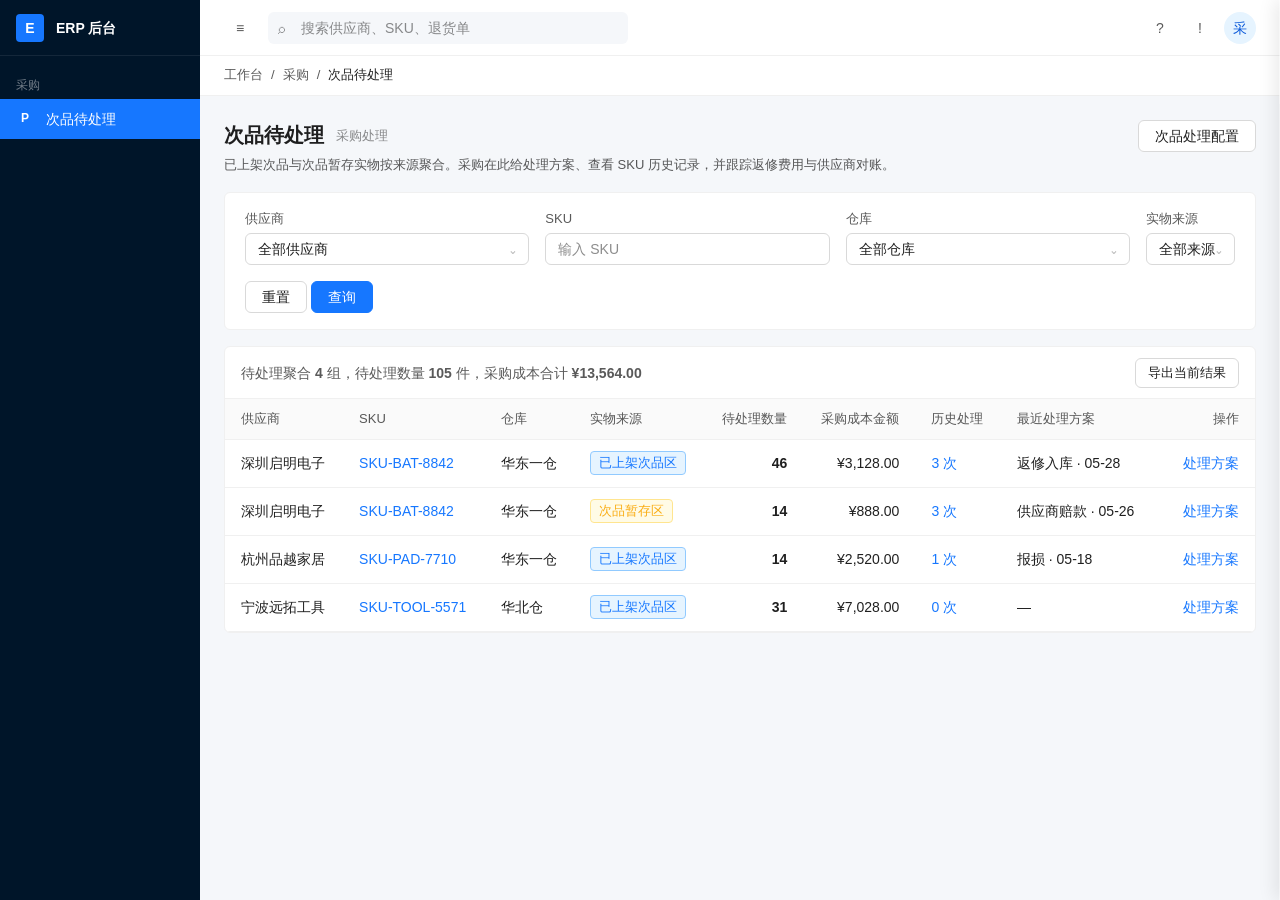
==== commit abd80332: "update defect pool root prototype content" ====
--- a/index.html
+++ b/index.html
@@ -4,7 +4,7 @@
   <meta charset="UTF-8" />
   <meta name="viewport" content="width=device-width, initial-scale=1.0" />
   <title>次品待处理原型</title>
-  <link rel="stylesheet" href="./assets/tokens.css" />
+  <link rel="stylesheet" href="assets/tokens.css" />
   <link rel="stylesheet" href="./styles.css" />
 </head>
 <body>
@@ -51,7 +51,7 @@
             次品待处理
             <span class="c-page-header__title-extra">采购处理</span>
           </h1>
-          <p class="c-page-header__desc">上架到次品区后的次品库存按供应商 + SKU 聚合。采购在此确认返修或报损处理方案。</p>
+          <p class="c-page-header__desc">已上架次品与次品暂存实物按来源聚合。采购在此给处理方案、查看 SKU 历史记录，并跟踪返修费用与供应商对账。</p>
         </div>
         <div class="c-page-header__actions">
           <button class="btn" data-action="open-config" type="button">次品处理配置</button>
@@ -88,6 +88,17 @@
               </div>
             </div>
           </label>
+          <label class="c-filter__field">
+            <span class="c-filter__label">实物来源</span>
+            <div class="c-select" data-select="source" data-value="">
+              <button class="c-select__trigger" type="button" data-action="toggle-select">全部来源</button>
+              <div class="c-select__menu">
+                <button class="c-select__option c-select__option--active" type="button" data-value="">全部来源</button>
+                <button class="c-select__option" type="button" data-value="putaway">已上架次品区</button>
+                <button class="c-select__option" type="button" data-value="temporary">次品暂存区</button>
+              </div>
+            </div>
+          </label>
           <div class="c-filter__field c-filter__actions">
             <button class="btn" data-action="reset-filter" type="button">重置</button>
             <button class="btn btn--primary" data-action="query-filter" type="button">查询</button>
@@ -97,58 +108,79 @@
 
       <section class="c-table-panel" data-component="DataTablePanel">
         <div class="c-table-panel__toolbar">
-          <div class="c-table-panel__summary" data-role="table-summary">待处理聚合 <strong>3</strong> 组，采购成本合计 <strong>¥12,676.00</strong></div>
+          <div class="c-table-panel__summary" data-role="table-summary">待处理聚合 <strong>4</strong> 组，待处理数量 <strong>105</strong> 件，采购成本合计 <strong>¥13,564.00</strong></div>
           <div class="c-table-panel__tools">
             <button class="btn btn--sm" type="button">导出当前结果</button>
           </div>
         </div>
-        <table class="c-table">
+        <div class="c-table-scroll">
+        <table class="c-table c-table--wide">
           <thead>
             <tr>
               <th>供应商</th>
               <th>SKU</th>
               <th>仓库</th>
-              <th class="c-table__cell--num">次品数量</th>
+              <th>实物来源</th>
+              <th class="c-table__cell--num">待处理数量</th>
               <th class="c-table__cell--num">采购成本金额</th>
-              <th>最早上架时间</th>
+              <th>历史处理</th>
+              <th>最近处理方案</th>
               <th class="c-table__cell--actions">操作</th>
             </tr>
           </thead>
           <tbody data-role="pending-body">
-            <tr data-row="pending" data-defective-qty="46" data-total-cost="3128" data-supplier="深圳启明电子" data-sku="SKU-BAT-8842" data-warehouse="华东一仓">
+            <tr data-row="pending" data-source="putaway" data-defective-qty="46" data-total-cost="3128" data-supplier="深圳启明电子" data-sku="SKU-BAT-8842" data-warehouse="华东一仓" data-history-count="3">
               <td>深圳启明电子</td>
               <td><a class="link" data-action="open-pending-detail">SKU-BAT-8842</a></td>
               <td>华东一仓</td>
-              <td class="c-table__cell--num">46</td>
+              <td><span class="tag tag--processing">已上架次品区</span></td>
+              <td class="c-table__cell--num"><strong>46</strong></td>
               <td class="c-table__cell--num">¥3,128.00</td>
-              <td>2026-05-20 15:12</td>
-              <td class="c-table__cell--actions"><a class="link" data-action="open-plan">处理方案</a></td>
-            </tr>
-            <tr data-row="pending" data-defective-qty="14" data-total-cost="2520" data-supplier="杭州品越家居" data-sku="SKU-PAD-7710" data-warehouse="华东一仓">
+              <td><a class="link" data-action="open-history">3 次</a></td>
+              <td>返修入库 · 05-28</td>
+              <td class="c-table__cell--actions"><a class="link" data-action="open-plan">处理方案</a></td>
+            </tr>
+            <tr data-row="pending" data-source="temporary" data-defective-qty="14" data-total-cost="888" data-supplier="深圳启明电子" data-sku="SKU-BAT-8842" data-warehouse="华东一仓" data-history-count="3">
+              <td>深圳启明电子</td>
+              <td><a class="link" data-action="open-pending-detail">SKU-BAT-8842</a></td>
+              <td>华东一仓</td>
+              <td><span class="tag tag--warning">次品暂存区</span></td>
+              <td class="c-table__cell--num"><strong>14</strong></td>
+              <td class="c-table__cell--num">¥888.00</td>
+              <td><a class="link" data-action="open-history">3 次</a></td>
+              <td>供应商赔款 · 05-26</td>
+              <td class="c-table__cell--actions"><a class="link" data-action="open-plan">处理方案</a></td>
+            </tr>
+            <tr data-row="pending" data-source="putaway" data-defective-qty="14" data-total-cost="2520" data-supplier="杭州品越家居" data-sku="SKU-PAD-7710" data-warehouse="华东一仓" data-history-count="1">
               <td>杭州品越家居</td>
               <td><a class="link" data-action="open-pending-detail">SKU-PAD-7710</a></td>
               <td>华东一仓</td>
-              <td class="c-table__cell--num">14</td>
+              <td><span class="tag tag--processing">已上架次品区</span></td>
+              <td class="c-table__cell--num"><strong>14</strong></td>
               <td class="c-table__cell--num">¥2,520.00</td>
-              <td>2026-05-18 09:40</td>
-              <td class="c-table__cell--actions"><a class="link" data-action="open-plan">处理方案</a></td>
-            </tr>
-            <tr data-row="pending" data-defective-qty="31" data-total-cost="7028" data-supplier="宁波远拓工具" data-sku="SKU-TOOL-5571" data-warehouse="华北仓">
+              <td><a class="link" data-action="open-history">1 次</a></td>
+              <td>报损 · 05-18</td>
+              <td class="c-table__cell--actions"><a class="link" data-action="open-plan">处理方案</a></td>
+            </tr>
+            <tr data-row="pending" data-source="putaway" data-defective-qty="31" data-total-cost="7028" data-supplier="宁波远拓工具" data-sku="SKU-TOOL-5571" data-warehouse="华北仓" data-history-count="0">
               <td>宁波远拓工具</td>
               <td><a class="link" data-action="open-pending-detail">SKU-TOOL-5571</a></td>
               <td>华北仓</td>
-              <td class="c-table__cell--num">31</td>
+              <td><span class="tag tag--processing">已上架次品区</span></td>
+              <td class="c-table__cell--num"><strong>31</strong></td>
               <td class="c-table__cell--num">¥7,028.00</td>
-              <td>2026-05-17 11:26</td>
+              <td><a class="link" data-action="open-history">0 次</a></td>
+              <td>—</td>
               <td class="c-table__cell--actions"><a class="link" data-action="open-plan">处理方案</a></td>
             </tr>
             <tr class="empty-row" data-role="empty-row" hidden>
-              <td colspan="7">
+              <td colspan="9">
                 <div class="empty-state">暂无符合条件的次品待处理数据</div>
               </td>
             </tr>
           </tbody>
         </table>
+        </div>
       </section>
     </main>
   </div>
@@ -225,4 +257,3 @@
   <script src="./script.js"></script>
 </body>
 </html>
-
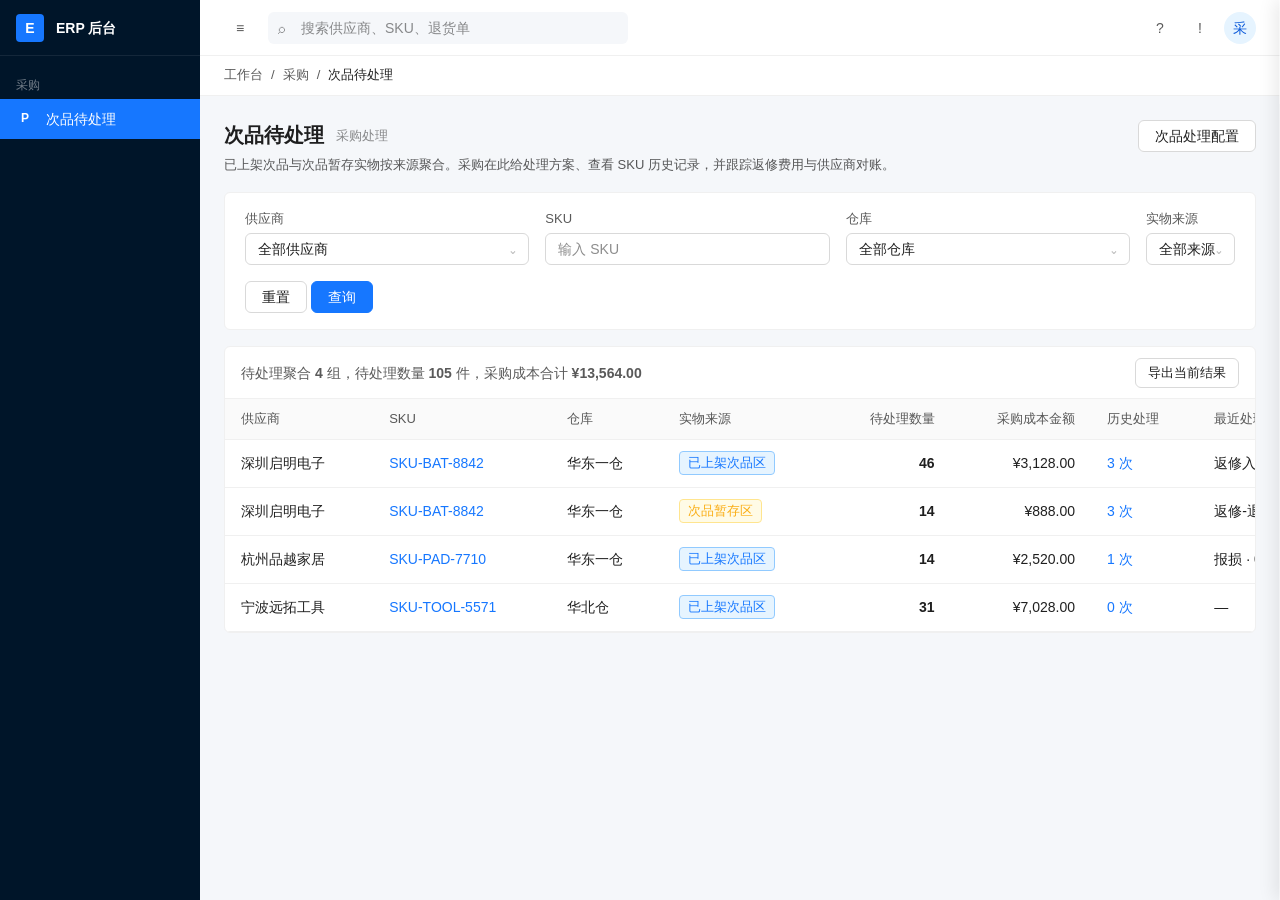
==== commit 9e80846d: "Update defect processing root prototype for repair schemes" ====
--- a/index.html
+++ b/index.html
@@ -1,4 +1,4 @@
-﻿<!DOCTYPE html>
+<!DOCTYPE html>
 <html lang="zh-CN">
 <head>
   <meta charset="UTF-8" />
@@ -148,7 +148,7 @@
               <td class="c-table__cell--num"><strong>14</strong></td>
               <td class="c-table__cell--num">¥888.00</td>
               <td><a class="link" data-action="open-history">3 次</a></td>
-              <td>供应商赔款 · 05-26</td>
+              <td>返修-退款 · 05-26</td>
               <td class="c-table__cell--actions"><a class="link" data-action="open-plan">处理方案</a></td>
             </tr>
             <tr data-row="pending" data-source="putaway" data-defective-qty="14" data-total-cost="2520" data-supplier="杭州品越家居" data-sku="SKU-PAD-7710" data-warehouse="华东一仓" data-history-count="1">
@@ -193,35 +193,22 @@
     </div>
     <div class="c-drawer__meta">
       <span class="tag tag--warning">次品库存</span>
-      <span>采购成本 <strong>¥3,128.00</strong></span>
       <span>待采购处理</span>
     </div>
     <nav class="c-drawer__tabs">
-      <button class="c-drawer__tab" aria-selected="true" data-tab="basic" type="button">基础信息</button>
-      <button class="c-drawer__tab" aria-selected="false" data-tab="stock" type="button">库存来源</button>
+      <button class="c-drawer__tab" aria-selected="true" data-tab="stock" type="button">库存来源</button>
       <button class="c-drawer__tab" aria-selected="false" data-tab="log" type="button">操作日志</button>
     </nav>
     <div class="c-drawer__body">
-      <div data-tab-pane="basic">
-        <h3 class="c-section-title">供应商 + SKU 聚合</h3>
-        <dl class="c-desc">
-          <dt>供应商</dt><dd>深圳启明电子</dd>
-          <dt>SKU</dt><dd>SKU-BAT-8842</dd>
-          <dt>仓库</dt><dd>华东一仓</dd>
-          <dt>次品数量</dt><dd>46</dd>
-          <dt>采购成本</dt><dd>¥68.00 / 件</dd>
-          <dt>成本金额</dt><dd>¥3,128.00</dd>
-        </dl>
-      </div>
-      <div data-tab-pane="stock" hidden>
+      <div data-tab-pane="stock">
         <table class="c-table">
           <thead>
-            <tr><th>退货收货单</th><th>上架时间</th><th class="c-table__cell--num">数量</th><th class="c-table__cell--num">采购成本</th></tr>
+            <tr><th>退货收货单</th><th>收货时间</th><th class="c-table__cell--num">数量</th></tr>
           </thead>
           <tbody>
-            <tr><td>RT-IN-20260520-0089</td><td>2026-05-20 15:12</td><td class="c-table__cell--num">12</td><td class="c-table__cell--num">¥816.00</td></tr>
-            <tr><td>RT-IN-20260521-0034</td><td>2026-05-21 11:30</td><td class="c-table__cell--num">18</td><td class="c-table__cell--num">¥1,224.00</td></tr>
-            <tr><td>RT-IN-20260522-0017</td><td>2026-05-22 09:14</td><td class="c-table__cell--num">16</td><td class="c-table__cell--num">¥1,088.00</td></tr>
+            <tr><td>RT-IN-20260520-0089</td><td>2026-05-20 15:12</td><td class="c-table__cell--num">12</td></tr>
+            <tr><td>RT-IN-20260521-0034</td><td>2026-05-21 11:30</td><td class="c-table__cell--num">18</td></tr>
+            <tr><td>RT-IN-20260522-0017</td><td>2026-05-22 09:14</td><td class="c-table__cell--num">16</td></tr>
           </tbody>
         </table>
       </div>
--- a/styles.css
+++ b/styles.css
@@ -270,6 +270,14 @@
   width: 100%;
   border-collapse: collapse;
   font-size: var(--font-size);
+}
+
+.c-table-scroll {
+  overflow-x: auto;
+}
+
+.c-table--wide {
+  min-width: 1280px;
 }
 
 .c-table th,
@@ -854,6 +862,16 @@
   gap: var(--space-4);
 }
 
+[data-scrap-fields] {
+  display: grid;
+  grid-template-columns: repeat(2, minmax(0, 1fr));
+  gap: var(--space-4);
+}
+
+[data-scrap-fields][hidden] {
+  display: none;
+}
+
 .threshold-note,
 .scrap-note,
 .warning-content__title {
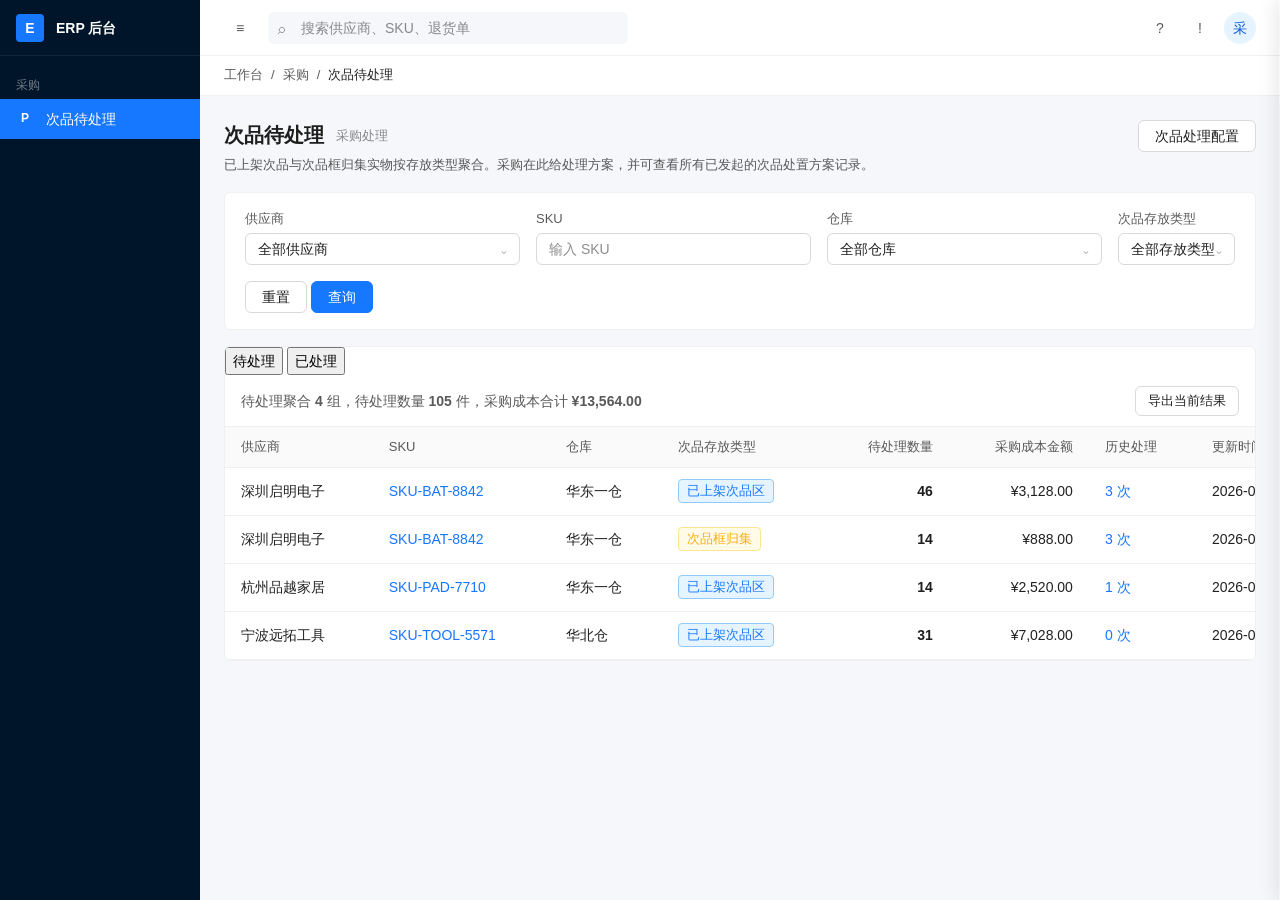
==== commit 1e32300a: "Update defect processing root prototype" ====
--- a/index.html
+++ b/index.html
@@ -51,7 +51,7 @@
             次品待处理
             <span class="c-page-header__title-extra">采购处理</span>
           </h1>
-          <p class="c-page-header__desc">已上架次品与次品暂存实物按来源聚合。采购在此给处理方案、查看 SKU 历史记录，并跟踪返修费用与供应商对账。</p>
+          <p class="c-page-header__desc">已上架次品与次品框归集实物按存放类型聚合。采购在此给处理方案，并可查看所有已发起的次品处置方案记录。</p>
         </div>
         <div class="c-page-header__actions">
           <button class="btn" data-action="open-config" type="button">次品处理配置</button>
@@ -89,13 +89,13 @@
             </div>
           </label>
           <label class="c-filter__field">
-            <span class="c-filter__label">实物来源</span>
+            <span class="c-filter__label">次品存放类型</span>
             <div class="c-select" data-select="source" data-value="">
-              <button class="c-select__trigger" type="button" data-action="toggle-select">全部来源</button>
+              <button class="c-select__trigger" type="button" data-action="toggle-select">全部存放类型</button>
               <div class="c-select__menu">
-                <button class="c-select__option c-select__option--active" type="button" data-value="">全部来源</button>
+                <button class="c-select__option c-select__option--active" type="button" data-value="">全部存放类型</button>
                 <button class="c-select__option" type="button" data-value="putaway">已上架次品区</button>
-                <button class="c-select__option" type="button" data-value="temporary">次品暂存区</button>
+                <button class="c-select__option" type="button" data-value="temporary">次品框归集</button>
               </div>
             </div>
           </label>
@@ -107,24 +107,28 @@
       </section>
 
       <section class="c-table-panel" data-component="DataTablePanel">
+        <div class="c-tabs c-tabs--panel" role="tablist" aria-label="次品处理池数据视图">
+          <button class="c-tabs__item c-tabs__item--active" data-pool-tab="pending" type="button" role="tab" aria-selected="true">待处理</button>
+          <button class="c-tabs__item" data-pool-tab="records" type="button" role="tab" aria-selected="false">已处理</button>
+        </div>
         <div class="c-table-panel__toolbar">
           <div class="c-table-panel__summary" data-role="table-summary">待处理聚合 <strong>4</strong> 组，待处理数量 <strong>105</strong> 件，采购成本合计 <strong>¥13,564.00</strong></div>
           <div class="c-table-panel__tools">
             <button class="btn btn--sm" type="button">导出当前结果</button>
           </div>
         </div>
-        <div class="c-table-scroll">
+        <div class="c-table-scroll" data-pool-panel="pending">
         <table class="c-table c-table--wide">
           <thead>
             <tr>
               <th>供应商</th>
               <th>SKU</th>
               <th>仓库</th>
-              <th>实物来源</th>
+              <th>次品存放类型</th>
               <th class="c-table__cell--num">待处理数量</th>
               <th class="c-table__cell--num">采购成本金额</th>
               <th>历史处理</th>
-              <th>最近处理方案</th>
+              <th>更新时间</th>
               <th class="c-table__cell--actions">操作</th>
             </tr>
           </thead>
@@ -137,18 +141,18 @@
               <td class="c-table__cell--num"><strong>46</strong></td>
               <td class="c-table__cell--num">¥3,128.00</td>
               <td><a class="link" data-action="open-history">3 次</a></td>
-              <td>返修入库 · 05-28</td>
+              <td>2026-05-28 16:40</td>
               <td class="c-table__cell--actions"><a class="link" data-action="open-plan">处理方案</a></td>
             </tr>
             <tr data-row="pending" data-source="temporary" data-defective-qty="14" data-total-cost="888" data-supplier="深圳启明电子" data-sku="SKU-BAT-8842" data-warehouse="华东一仓" data-history-count="3">
               <td>深圳启明电子</td>
               <td><a class="link" data-action="open-pending-detail">SKU-BAT-8842</a></td>
               <td>华东一仓</td>
-              <td><span class="tag tag--warning">次品暂存区</span></td>
+              <td><span class="tag tag--warning">次品框归集</span></td>
               <td class="c-table__cell--num"><strong>14</strong></td>
               <td class="c-table__cell--num">¥888.00</td>
               <td><a class="link" data-action="open-history">3 次</a></td>
-              <td>返修-退款 · 05-26</td>
+              <td>2026-05-26 10:18</td>
               <td class="c-table__cell--actions"><a class="link" data-action="open-plan">处理方案</a></td>
             </tr>
             <tr data-row="pending" data-source="putaway" data-defective-qty="14" data-total-cost="2520" data-supplier="杭州品越家居" data-sku="SKU-PAD-7710" data-warehouse="华东一仓" data-history-count="1">
@@ -159,7 +163,7 @@
               <td class="c-table__cell--num"><strong>14</strong></td>
               <td class="c-table__cell--num">¥2,520.00</td>
               <td><a class="link" data-action="open-history">1 次</a></td>
-              <td>报损 · 05-18</td>
+              <td>2026-05-18 09:40</td>
               <td class="c-table__cell--actions"><a class="link" data-action="open-plan">处理方案</a></td>
             </tr>
             <tr data-row="pending" data-source="putaway" data-defective-qty="31" data-total-cost="7028" data-supplier="宁波远拓工具" data-sku="SKU-TOOL-5571" data-warehouse="华北仓" data-history-count="0">
@@ -170,7 +174,7 @@
               <td class="c-table__cell--num"><strong>31</strong></td>
               <td class="c-table__cell--num">¥7,028.00</td>
               <td><a class="link" data-action="open-history">0 次</a></td>
-              <td>—</td>
+              <td>2026-05-17 11:26</td>
               <td class="c-table__cell--actions"><a class="link" data-action="open-plan">处理方案</a></td>
             </tr>
             <tr class="empty-row" data-role="empty-row" hidden>
@@ -180,6 +184,86 @@
             </tr>
           </tbody>
         </table>
+        </div>
+        <div class="c-table-scroll" data-pool-panel="records" hidden>
+          <table class="c-table c-table--wide">
+            <thead>
+              <tr>
+                <th>处置记录号</th>
+                <th>发起时间</th>
+                <th>供应商</th>
+                <th>SKU</th>
+                <th>仓库</th>
+                <th>次品存放类型</th>
+                <th>处置方案</th>
+                <th class="c-table__cell--num">处置数量</th>
+                <th>关联单据</th>
+                <th>状态</th>
+              </tr>
+            </thead>
+            <tbody>
+              <tr>
+                <td><a class="link">DP260528001</a></td>
+                <td>2026-05-28 16:40</td>
+                <td>深圳启明电子</td>
+                <td>SKU-BAT-8842</td>
+                <td>华东一仓</td>
+                <td><span class="tag tag--processing">已上架次品区</span></td>
+                <td>返修 / 返修入库</td>
+                <td class="c-table__cell--num">30</td>
+                <td><a class="link">RX260528001</a></td>
+                <td><span class="tag tag--success">已完成</span></td>
+              </tr>
+              <tr>
+                <td><a class="link">DP260526009</a></td>
+                <td>2026-05-26 10:18</td>
+                <td>深圳启明电子</td>
+                <td>SKU-BAT-8842</td>
+                <td>华东一仓</td>
+                <td><span class="tag tag--warning">次品框归集</span></td>
+                <td>返修 / 返修换货</td>
+                <td class="c-table__cell--num">14</td>
+                <td><a class="link">RX260526009</a></td>
+                <td><span class="tag tag--processing">返修中</span></td>
+              </tr>
+              <tr>
+                <td><a class="link">DP260518016</a></td>
+                <td>2026-05-18 09:40</td>
+                <td>杭州品越家居</td>
+                <td>SKU-PAD-7710</td>
+                <td>华东一仓</td>
+                <td><span class="tag tag--processing">已上架次品区</span></td>
+                <td>报损</td>
+                <td class="c-table__cell--num">28</td>
+                <td><a class="link">BS260518016</a></td>
+                <td><span class="tag tag--success">已完成</span></td>
+              </tr>
+              <tr>
+                <td><a class="link">DP260517003</a></td>
+                <td>2026-05-17 11:26</td>
+                <td>宁波远拓工具</td>
+                <td>SKU-TOOL-5571</td>
+                <td>华北仓</td>
+                <td><span class="tag tag--processing">已上架次品区</span></td>
+                <td>返修 / 返修换货</td>
+                <td class="c-table__cell--num">26</td>
+                <td><a class="link">RX260517003</a></td>
+                <td><span class="tag tag--default">已取消</span></td>
+              </tr>
+              <tr>
+                <td><a class="link">DP260514002</a></td>
+                <td>2026-05-14 15:06</td>
+                <td>广州蓝森户外</td>
+                <td>SKU-CAMP-1208</td>
+                <td>华南二仓</td>
+                <td><span class="tag tag--warning">次品框归集</span></td>
+                <td>报损</td>
+                <td class="c-table__cell--num">18</td>
+                <td><a class="link">BS260514002</a></td>
+                <td><span class="tag tag--processing">审核中</span></td>
+              </tr>
+            </tbody>
+          </table>
         </div>
       </section>
     </main>
--- a/styles.css
+++ b/styles.css
@@ -278,6 +278,17 @@
 
 .c-table--wide {
   min-width: 1280px;
+}
+
+.c-table--compact {
+  min-width: 720px;
+  table-layout: fixed;
+}
+
+.c-table--compact th,
+.c-table--compact td {
+  height: auto;
+  padding: var(--space-2) var(--space-3);
 }
 
 .c-table th,
@@ -520,6 +531,10 @@
   background: var(--color-bg-spotlight);
 }
 
+.plan-form .segmented {
+  background: var(--color-bg-container);
+}
+
 .c-segmented__item {
   border: 0;
   border-radius: var(--radius-sm);
@@ -530,9 +545,9 @@
 }
 
 .c-segmented__item--active {
-  background: var(--color-bg-container);
-  color: var(--color-primary-6);
-  box-shadow: var(--shadow-1);
+  background: var(--color-primary-6);
+  color: #fff;
+  box-shadow: 0 2px 0 rgba(5, 145, 255, .08);
 }
 
 .c-modal-mask,
@@ -856,6 +871,28 @@
   margin-top: var(--space-5);
 }
 
+.repair-plan-panel {
+  display: grid;
+  gap: var(--space-3);
+  padding: var(--space-4);
+  border: 1px solid var(--color-border-secondary);
+  border-radius: var(--radius);
+  background: var(--color-bg-spotlight);
+}
+
+.repair-plan-panel[hidden] {
+  display: none;
+}
+
+.exchange-sku-list {
+  display: grid;
+  gap: var(--space-3);
+}
+
+.exchange-sku-list[hidden] {
+  display: none;
+}
+
 .repair-fields {
   display: grid;
   grid-template-columns: repeat(2, minmax(0, 1fr));
@@ -888,14 +925,14 @@
 }
 
 .scrap-note {
-  color: var(--color-error);
-  background: var(--color-error-bg);
-  border: 1px solid var(--color-error-border);
+  color: var(--color-text-secondary);
+  background: var(--color-bg-spotlight);
+  border: 1px solid var(--color-border-secondary);
 }
 
 .plan-preview__grid {
   display: grid;
-  grid-template-columns: repeat(3, minmax(0, 1fr));
+  grid-template-columns: repeat(3, minmax(160px, 1fr));
   gap: var(--space-3);
 }
 
